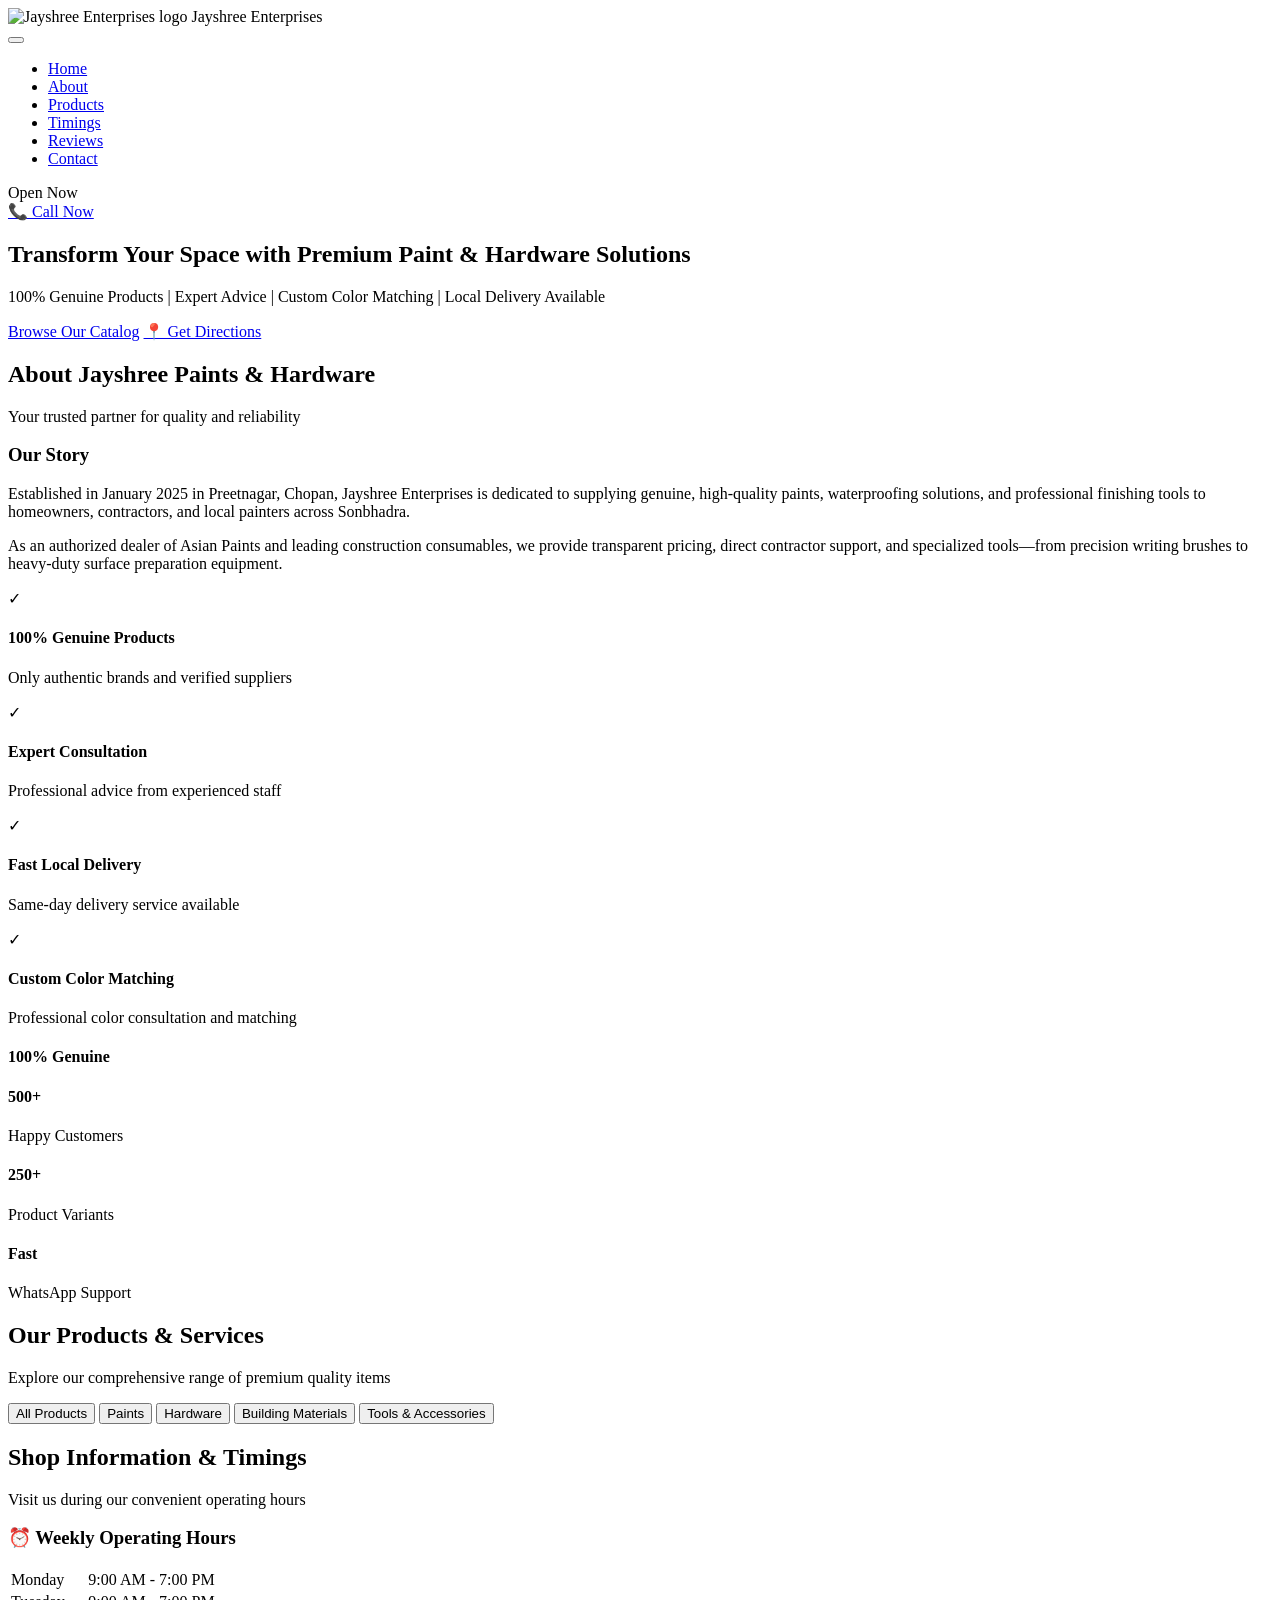
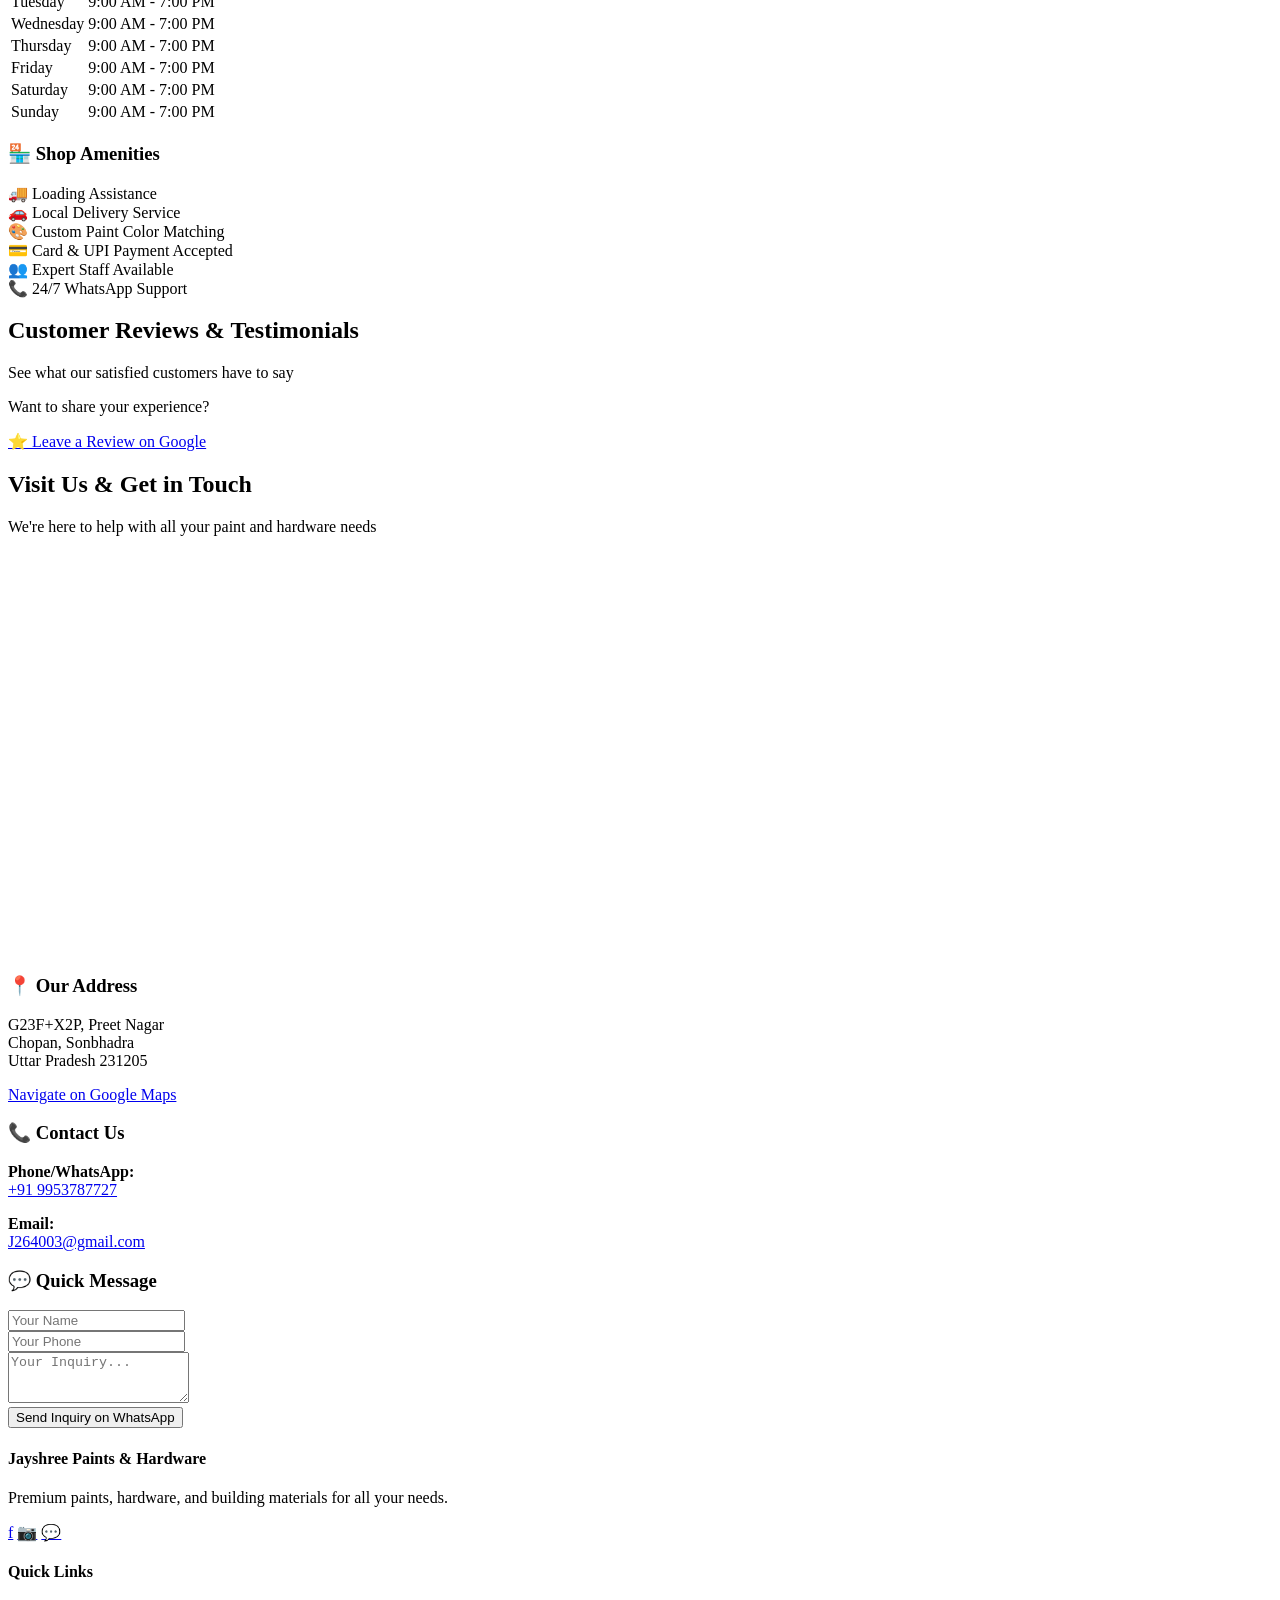
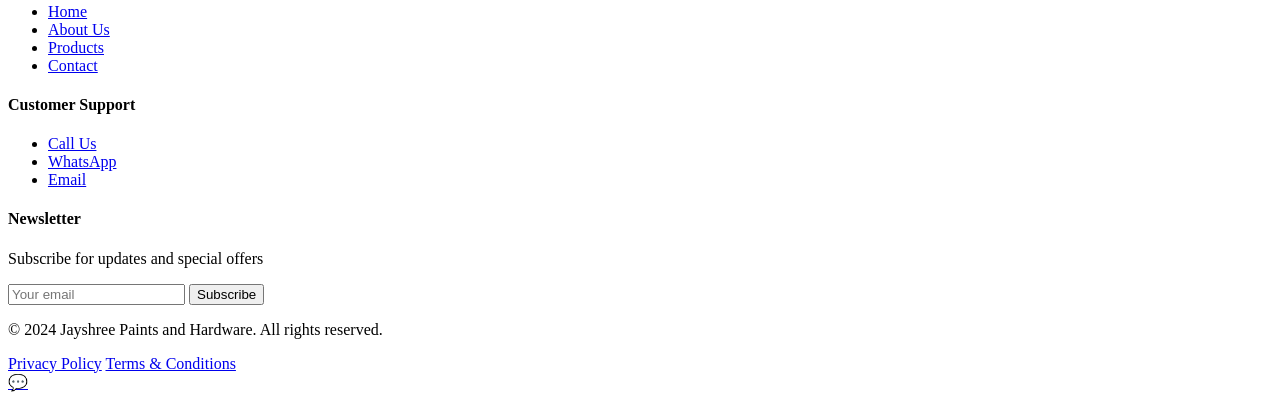
==== index.html @ 202969c7 "Add files via upload" ====
<!DOCTYPE html>
<html lang="en">
<head>
    <meta charset="UTF-8">
    <meta name="viewport" content="width=device-width, initial-scale=1.0">
    <meta name="description" content="Jayshree Paints and Hardware - Your trusted source for premium paints, hardware, and building materials in Sonbhadra, Uttarpradesh.">
    <meta name="keywords" content="paints, hardware, building materials, Sonbhadra, Chopan">
    <meta name="author" content="Jayshree Paints and Hardware">
    <meta property="og:title" content="Jayshree Paints and Hardware | Premium Quality Products">
    <meta property="og:description" content="Discover a wide range of paints, hardware, and building materials. Visit our shop for expert advice and custom color matching.">
    <meta property="og:type" content="business.business">
    
    <title>Jayshree Paints and Hardware | Paints, Hardware & Building Materials in Sonbhadra</title>
    <link rel="icon" type="image/svg+xml" href="assets/images/jayshree-enterprises-logo.svg">
    <link rel="stylesheet" href="assets/styles/style.css">
</head>
<body>
    <!-- ============== NAVIGATION BAR ============== -->
    <nav class="navbar" id="navbar">
        <div class="navbar-container">
            <div class="navbar-logo">
                <img src="assets/images/jayshree-enterprises-logo.svg" alt="Jayshree Enterprises logo">
                <span class="logo-text">Jayshree Enterprises</span>
            </div>

            <button class="mobile-menu-btn" id="mobileMenuBtn">
                <span></span>
                <span></span>
                <span></span>
            </button>

            <ul class="nav-menu" id="navMenu">
                <li><a href="#home" class="nav-link">Home</a></li>
                <li><a href="#about" class="nav-link">About</a></li>
                <li><a href="#products" class="nav-link">Products</a></li>
                <li><a href="#timings" class="nav-link">Timings</a></li>
                <li><a href="#reviews" class="nav-link">Reviews</a></li>
                <li><a href="#contact" class="nav-link">Contact</a></li>
            </ul>

            <div class="navbar-cta">
                <div class="shop-status" id="shopStatus">
                    <span class="status-dot"></span>
                    <span class="status-text">Open Now</span>
                </div>
                <a href="tel:+919953787727" class="btn-call">📞 Call Now</a>
            </div>
        </div>
    </nav>

    <!-- ============== HERO SECTION ============== -->
    <section id="home" class="hero">
        <div class="hero-overlay"></div>
        <div class="hero-content">
            <h1 class="hero-title">Transform Your Space with Premium Paint & Hardware Solutions</h1>
            <p class="hero-subtitle">100% Genuine Products | Expert Advice | Custom Color Matching | Local Delivery Available</p>
            <div class="hero-cta">
                <a href="#products" class="btn btn-primary">Browse Our Catalog</a>
                <a href="https://www.google.com/maps/dir/?api=1&amp;destination=24.5048918%2C83.0225883" target="_blank" class="btn btn-secondary">📍 Get Directions</a>
            </div>
        </div>
        <div class="hero-image-placeholder">
            <div class="image-stack">
                <div class="image-item" style="background: linear-gradient(135deg, #FF6B6B, #FFA500);"></div>
                <div class="image-item" style="background: linear-gradient(135deg, #4ECDC4, #44A3C2);"></div>
                <div class="image-item" style="background: linear-gradient(135deg, #FFD93D, #6BCB77);"></div>
            </div>
        </div>
    </section>

    <!-- ============== ABOUT US SECTION ============== -->
    <section id="about" class="about">
        <div class="container">
            <div class="section-header">
                <h2>About Jayshree Paints & Hardware</h2>
                <p>Your trusted partner for quality and reliability</p>
            </div>

            <div class="about-grid">
                <div class="about-content">
                    <h3>Our Story</h3>
                    <p>Established in January 2025 in Preetnagar, Chopan, Jayshree Enterprises is dedicated to supplying genuine, high-quality paints, waterproofing solutions, and professional finishing tools to homeowners, contractors, and local painters across Sonbhadra.</p>
                    <p>As an authorized dealer of Asian Paints and leading construction consumables, we provide transparent pricing, direct contractor support, and specialized tools—from precision writing brushes to heavy-duty surface preparation equipment.</p>
                    
                    <div class="trust-markers">
                        <div class="trust-item">
                            <span class="icon">✓</span>
                            <h4>100% Genuine Products</h4>
                            <p>Only authentic brands and verified suppliers</p>
                        </div>
                        <div class="trust-item">
                            <span class="icon">✓</span>
                            <h4>Expert Consultation</h4>
                            <p>Professional advice from experienced staff</p>
                        </div>
                        <div class="trust-item">
                            <span class="icon">✓</span>
                            <h4>Fast Local Delivery</h4>
                            <p>Same-day delivery service available</p>
                        </div>
                        <div class="trust-item">
                            <span class="icon">✓</span>
                            <h4>Custom Color Matching</h4>
                            <p>Professional color consultation and matching</p>
                        </div>
                    </div>
                </div>

                <div class="about-stats">
                    <div class="stat-card">
                        <h4>100% Genuine</h4>
                    </div>
                    <div class="stat-card">
                        <h4>500+</h4>
                        <p>Happy Customers</p>
                    </div>
                    <div class="stat-card">
                        <h4>250+</h4>
                        <p>Product Variants</p>
                    </div>
                    <div class="stat-card">
                        <h4>Fast</h4>
                        <p>WhatsApp Support</p>
                    </div>
                </div>
            </div>
        </div>
    </section>

    <!-- ============== PRODUCTS & SERVICES SECTION ============== -->
    <section id="products" class="products">
        <div class="container">
            <div class="section-header">
                <h2>Our Products & Services</h2>
                <p>Explore our comprehensive range of premium quality items</p>
            </div>

            <div class="filter-buttons">
                <button class="filter-btn active" data-filter="all">All Products</button>
                <button class="filter-btn" data-filter="paints">Paints</button>
                <button class="filter-btn" data-filter="hardware">Hardware</button>
                <button class="filter-btn" data-filter="materials">Building Materials</button>
                <button class="filter-btn" data-filter="tools">Tools & Accessories</button>
            </div>

            <div class="products-grid" id="productsGrid">
                <!-- Products will be rendered by JavaScript -->
            </div>
        </div>
    </section>

    <!-- ============== SHOP HOURS & AMENITIES SECTION ============== -->
    <section id="timings" class="timings-section">
        <div class="container">
            <div class="section-header">
                <h2>Shop Information & Timings</h2>
                <p>Visit us during our convenient operating hours</p>
            </div>

            <div class="timings-grid">
                <div class="timings-card">
                    <h3>⏰ Weekly Operating Hours</h3>
                    <table class="hours-table">
                        <tbody>
                            <tr>
                                <td>Monday</td>
                                <td>9:00 AM - 7:00 PM</td>
                            </tr>
                            <tr>
                                <td>Tuesday</td>
                                <td>9:00 AM - 7:00 PM</td>
                            </tr>
                            <tr>
                                <td>Wednesday</td>
                                <td>9:00 AM - 7:00 PM</td>
                            </tr>
                            <tr>
                                <td>Thursday</td>
                                <td>9:00 AM - 7:00 PM</td>
                            </tr>
                            <tr>
                                <td>Friday</td>
                                <td>9:00 AM - 7:00 PM</td>
                            </tr>
                            <tr>
                                <td>Saturday</td>
                                <td>9:00 AM - 7:00 PM</td>
                            </tr>
                            <tr>
                                <td>Sunday</td>
                                <td>9:00 AM - 7:00 PM</td>
                            </tr>
                        </tbody>
                    </table>
                </div>

                <div class="amenities-card">
                    <h3>🏪 Shop Amenities</h3>
                    <div class="amenities-list">
                        <div class="amenity">
                            <span class="amenity-icon">🚚</span>
                            <span>Loading Assistance</span>
                        </div>
                        <div class="amenity">
                            <span class="amenity-icon">🚗</span>
                            <span>Local Delivery Service</span>
                        </div>
                        <div class="amenity">
                            <span class="amenity-icon">🎨</span>
                            <span>Custom Paint Color Matching</span>
                        </div>
                        <div class="amenity">
                            <span class="amenity-icon">💳</span>
                            <span>Card & UPI Payment Accepted</span>
                        </div>
                        <div class="amenity">
                            <span class="amenity-icon">👥</span>
                            <span>Expert Staff Available</span>
                        </div>
                        <div class="amenity">
                            <span class="amenity-icon">📞</span>
                            <span>24/7 WhatsApp Support</span>
                        </div>
                    </div>
                </div>
            </div>
        </div>
    </section>

    <!-- ============== CUSTOMER REVIEWS SECTION ============== -->
    <section id="reviews" class="reviews">
        <div class="container">
            <div class="section-header">
                <h2>Customer Reviews & Testimonials</h2>
                <p>See what our satisfied customers have to say</p>
            </div>

            <div class="reviews-grid" id="reviewsGrid">
                <!-- Reviews will be rendered by JavaScript -->
            </div>

            <div class="reviews-cta">
                <p>Want to share your experience?</p>
                <a href="https://maps.app.goo.gl/wTSkJHezJk5Y5LXv6" target="_blank" class="btn btn-primary">
                    ⭐ Leave a Review on Google
                </a>
            </div>
        </div>
    </section>

    <!-- ============== LOCATION & CONTACT SECTION ============== -->
    <section id="contact" class="contact">
        <div class="container">
            <div class="section-header">
                <h2>Visit Us & Get in Touch</h2>
                <p>We're here to help with all your paint and hardware needs</p>
            </div>

            <div class="contact-grid">
                <div class="map-placeholder">
                    <div class="map-container">
                        <!-- Google Maps Embed -->
                        <iframe src="https://www.google.com/maps?q=24.5048918%2C83.0225883&amp;z=17&amp;output=embed" title="Jayshree Enterprises location on Google Maps" width="100%" height="400" style="border:0;" allowfullscreen="" loading="lazy" referrerpolicy="no-referrer-when-downgrade"></iframe>
                    </div>
                </div>

                <div class="contact-info">
                    <div class="info-card">
                        <h3>📍 Our Address</h3>
                        <p>G23F+X2P, Preet Nagar<br>Chopan, Sonbhadra<br>Uttar Pradesh 231205</p>
                        <a href="https://www.google.com/maps/dir/?api=1&amp;destination=24.5048918%2C83.0225883" target="_blank" class="btn btn-small">Navigate on Google Maps</a>
                    </div>

                    <div class="info-card">
                        <h3>📞 Contact Us</h3>
                        <p><strong>Phone/WhatsApp:</strong><br>
                        <a href="tel:+919953787727">+91 9953787727</a></p>
                        <p><strong>Email:</strong><br>
                        <a href="mailto:J264003@gmail.com">J264003@gmail.com</a></p>
                    </div>

                    <div class="info-card">
                        <h3>💬 Quick Message</h3>
                        <form class="contact-form" id="contactForm">
                            <div class="form-group">
                                <input type="text" id="userName" placeholder="Your Name" required>
                                <span class="error-message" id="nameError"></span>
                            </div>
                            <div class="form-group">
                                <input type="tel" id="userPhone" placeholder="Your Phone" required>
                                <span class="error-message" id="phoneError"></span>
                            </div>
                            <div class="form-group">
                                <textarea id="userMessage" placeholder="Your Inquiry..." rows="3" required></textarea>
                                <span class="error-message" id="messageError"></span>
                            </div>
                            <button type="submit" class="btn btn-primary btn-full">Send Inquiry on WhatsApp</button>
                        </form>
                    </div>
                </div>
            </div>
        </div>
    </section>

    <!-- ============== FOOTER ============== -->
    <footer class="footer">
        <div class="container">
            <div class="footer-content">
                <div class="footer-section">
                    <h4>Jayshree Paints & Hardware</h4>
                    <p>Premium paints, hardware, and building materials for all your needs.</p>
                    <div class="social-links">
                        <a href="https://www.facebook.com/jayshreepaints" target="_blank" title="Facebook">f</a>
                        <a href="https://www.instagram.com/jayshreepaints" target="_blank" title="Instagram">📷</a>
                        <a href="https://api.whatsapp.com/send?phone=919953787727" target="_blank" title="WhatsApp">💬</a>
                    </div>
                </div>

                <div class="footer-section">
                    <h4>Quick Links</h4>
                    <ul>
                        <li><a href="#home">Home</a></li>
                        <li><a href="#about">About Us</a></li>
                        <li><a href="#products">Products</a></li>
                        <li><a href="#contact">Contact</a></li>
                    </ul>
                </div>

                <div class="footer-section">
                    <h4>Customer Support</h4>
                    <ul>
                        <li><a href="tel:+919953787727">Call Us</a></li>
                        <li><a href="https://api.whatsapp.com/send?phone=919953787727" target="_blank">WhatsApp</a></li>
                        <li><a href="mailto:J264003@gmail.com">Email</a></li>
                    </ul>
                </div>

                <div class="footer-section">
                    <h4>Newsletter</h4>
                    <p>Subscribe for updates and special offers</p>
                    <form class="newsletter-form">
                        <input type="email" placeholder="Your email" required>
                        <button type="submit">Subscribe</button>
                    </form>
                </div>
            </div>

            <div class="footer-bottom">
                <p>&copy; 2024 Jayshree Paints and Hardware. All rights reserved.</p>
                <div class="legal-links">
                    <a href="#privacy">Privacy Policy</a>
                    <a href="#terms">Terms & Conditions</a>
                </div>
            </div>
        </div>
    </footer>

    <!-- ============== FLOATING WHATSAPP BUTTON ============== -->
    <a href="https://api.whatsapp.com/send?phone=919953787727&text=Hi%20Jayshree%20Paints!%20I%20have%20an%20inquiry." target="_blank" class="whatsapp-floating">
        💬
    </a>

    <!-- ============== SCRIPTS ============== -->
    <script src="assets/js/script.js"></script>
</body>
</html>
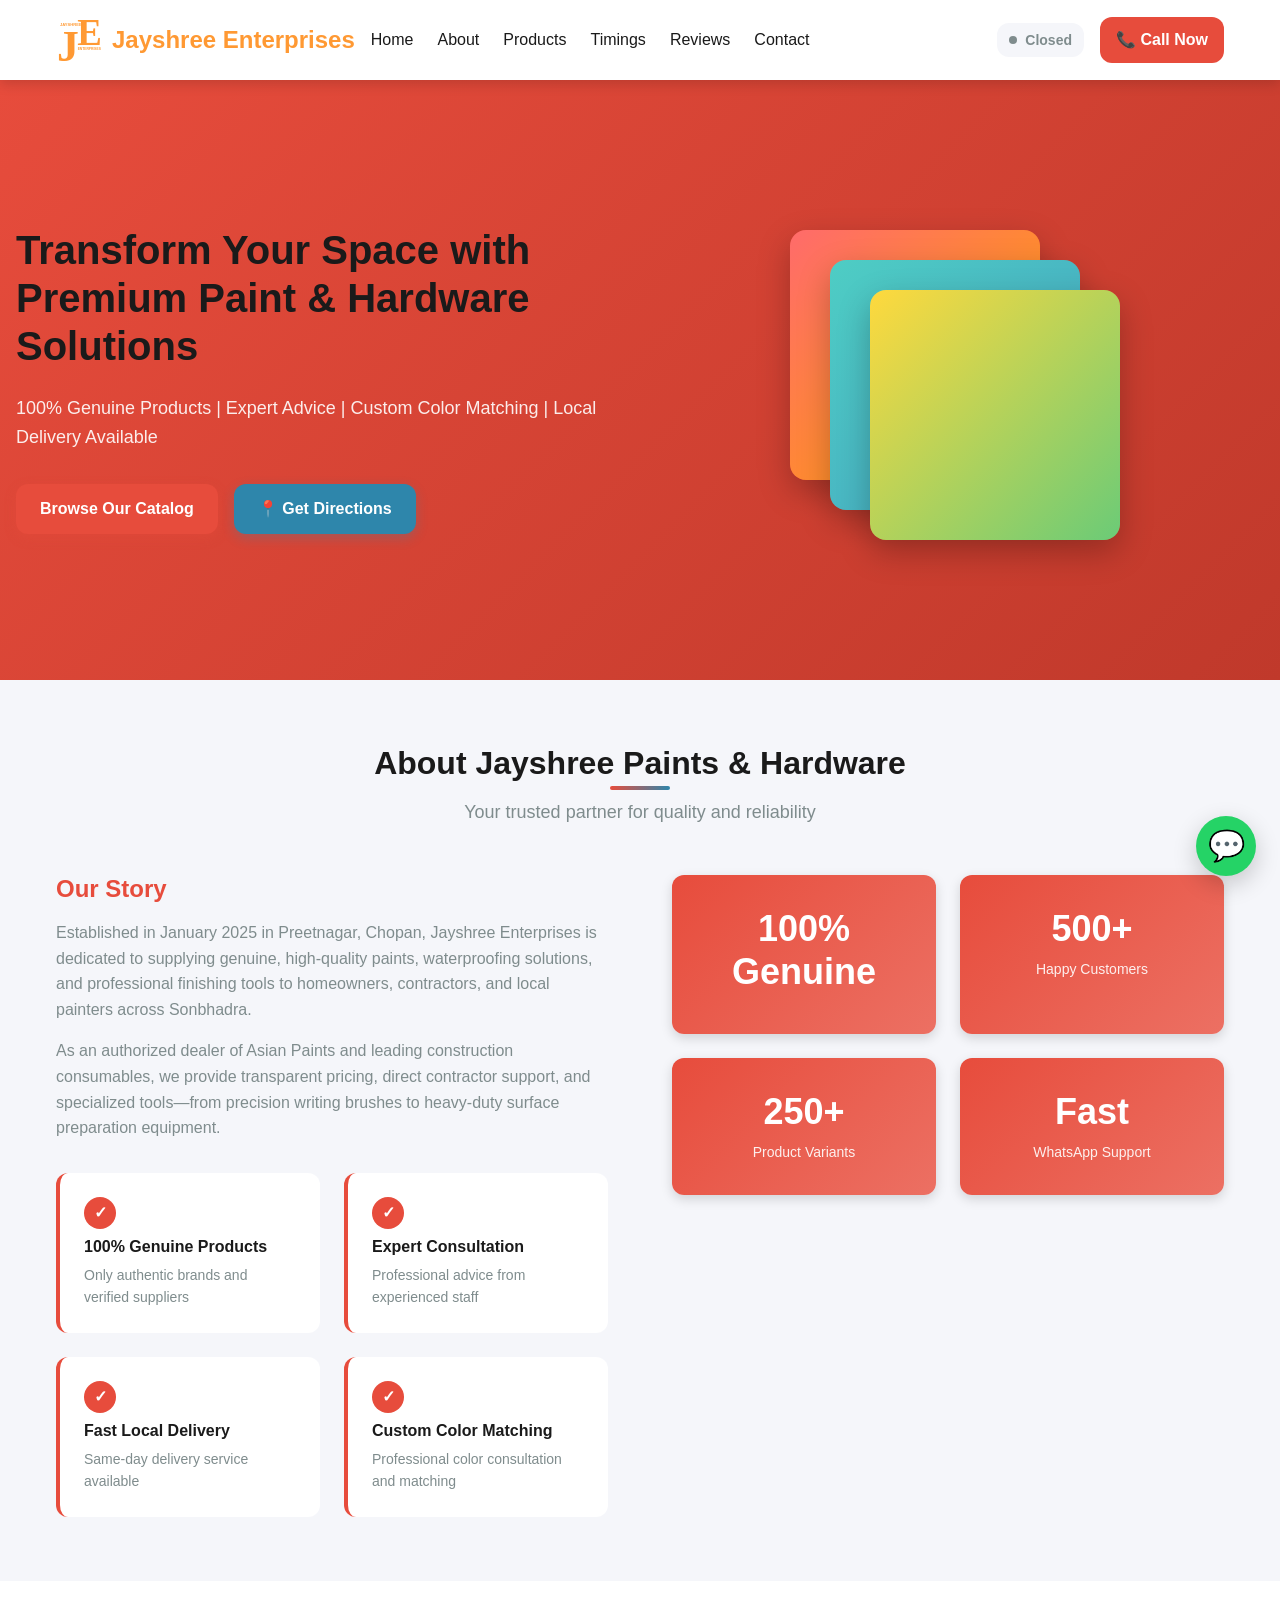
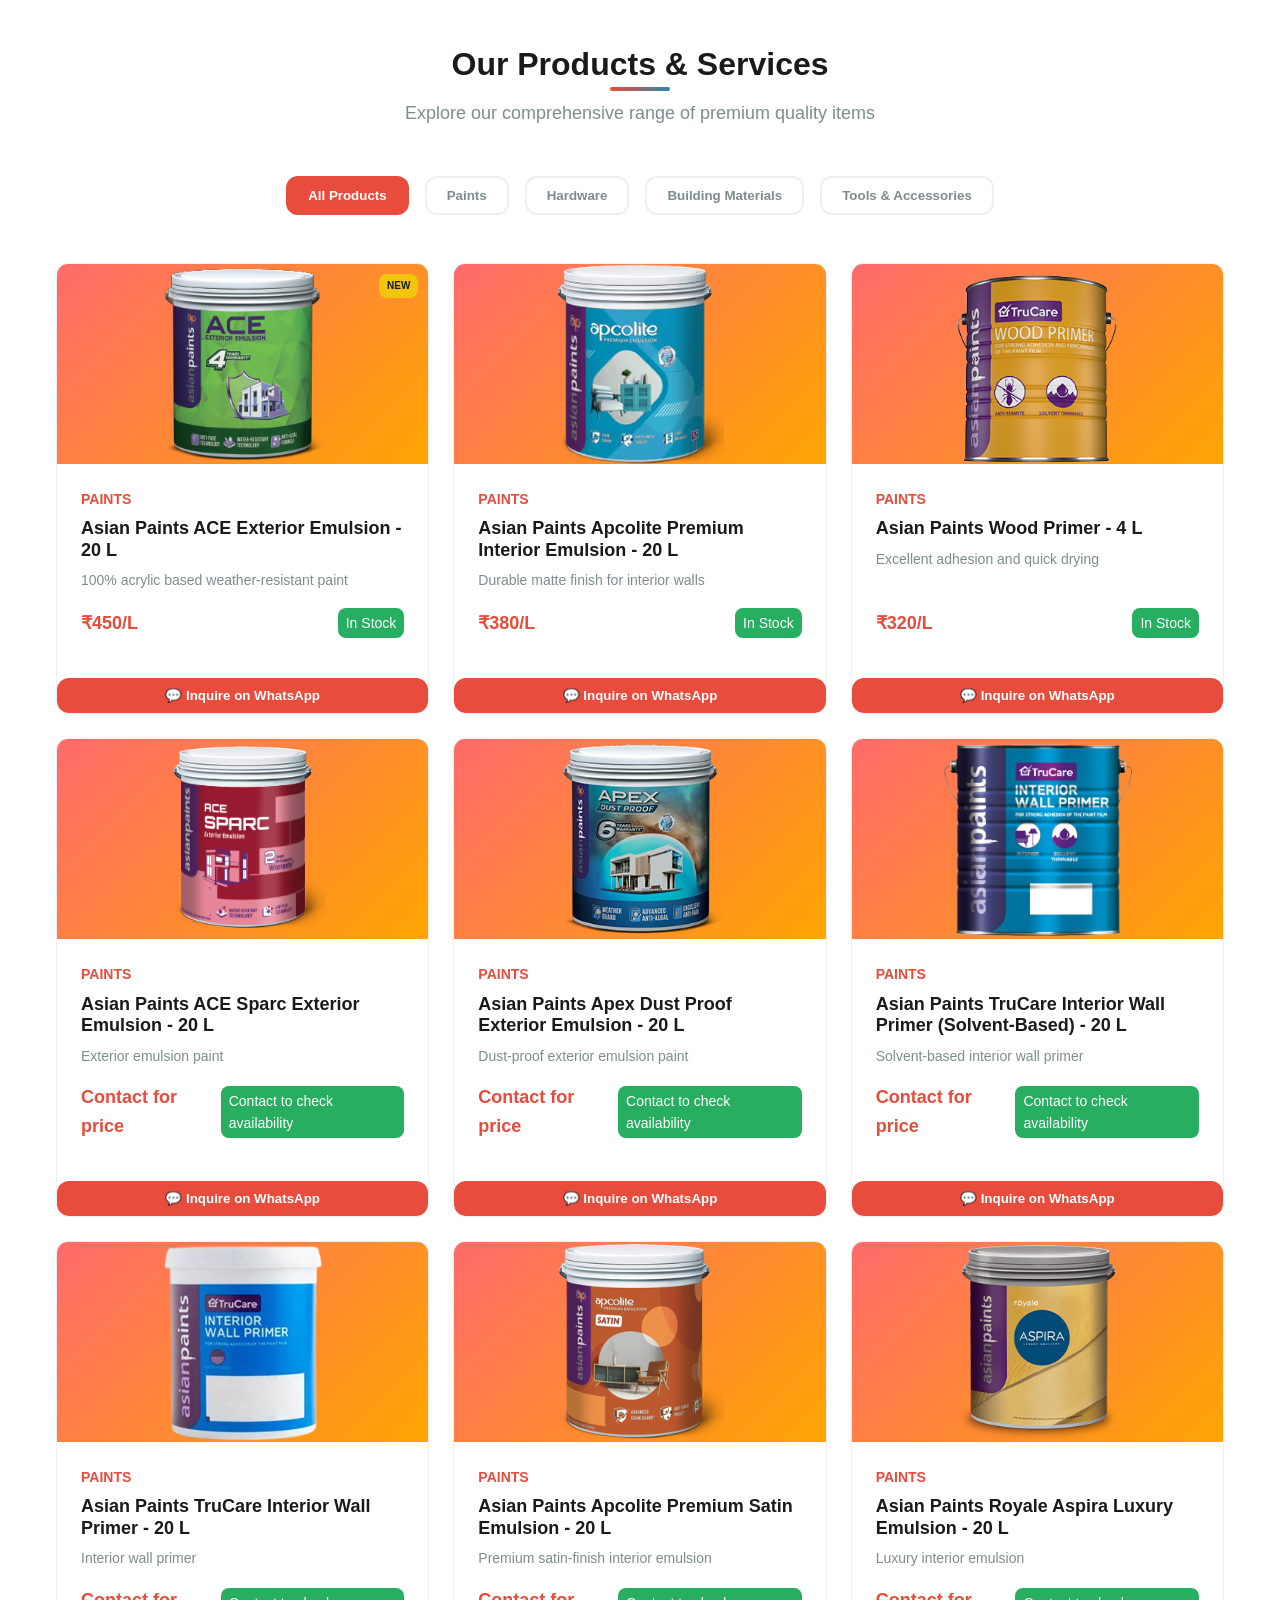
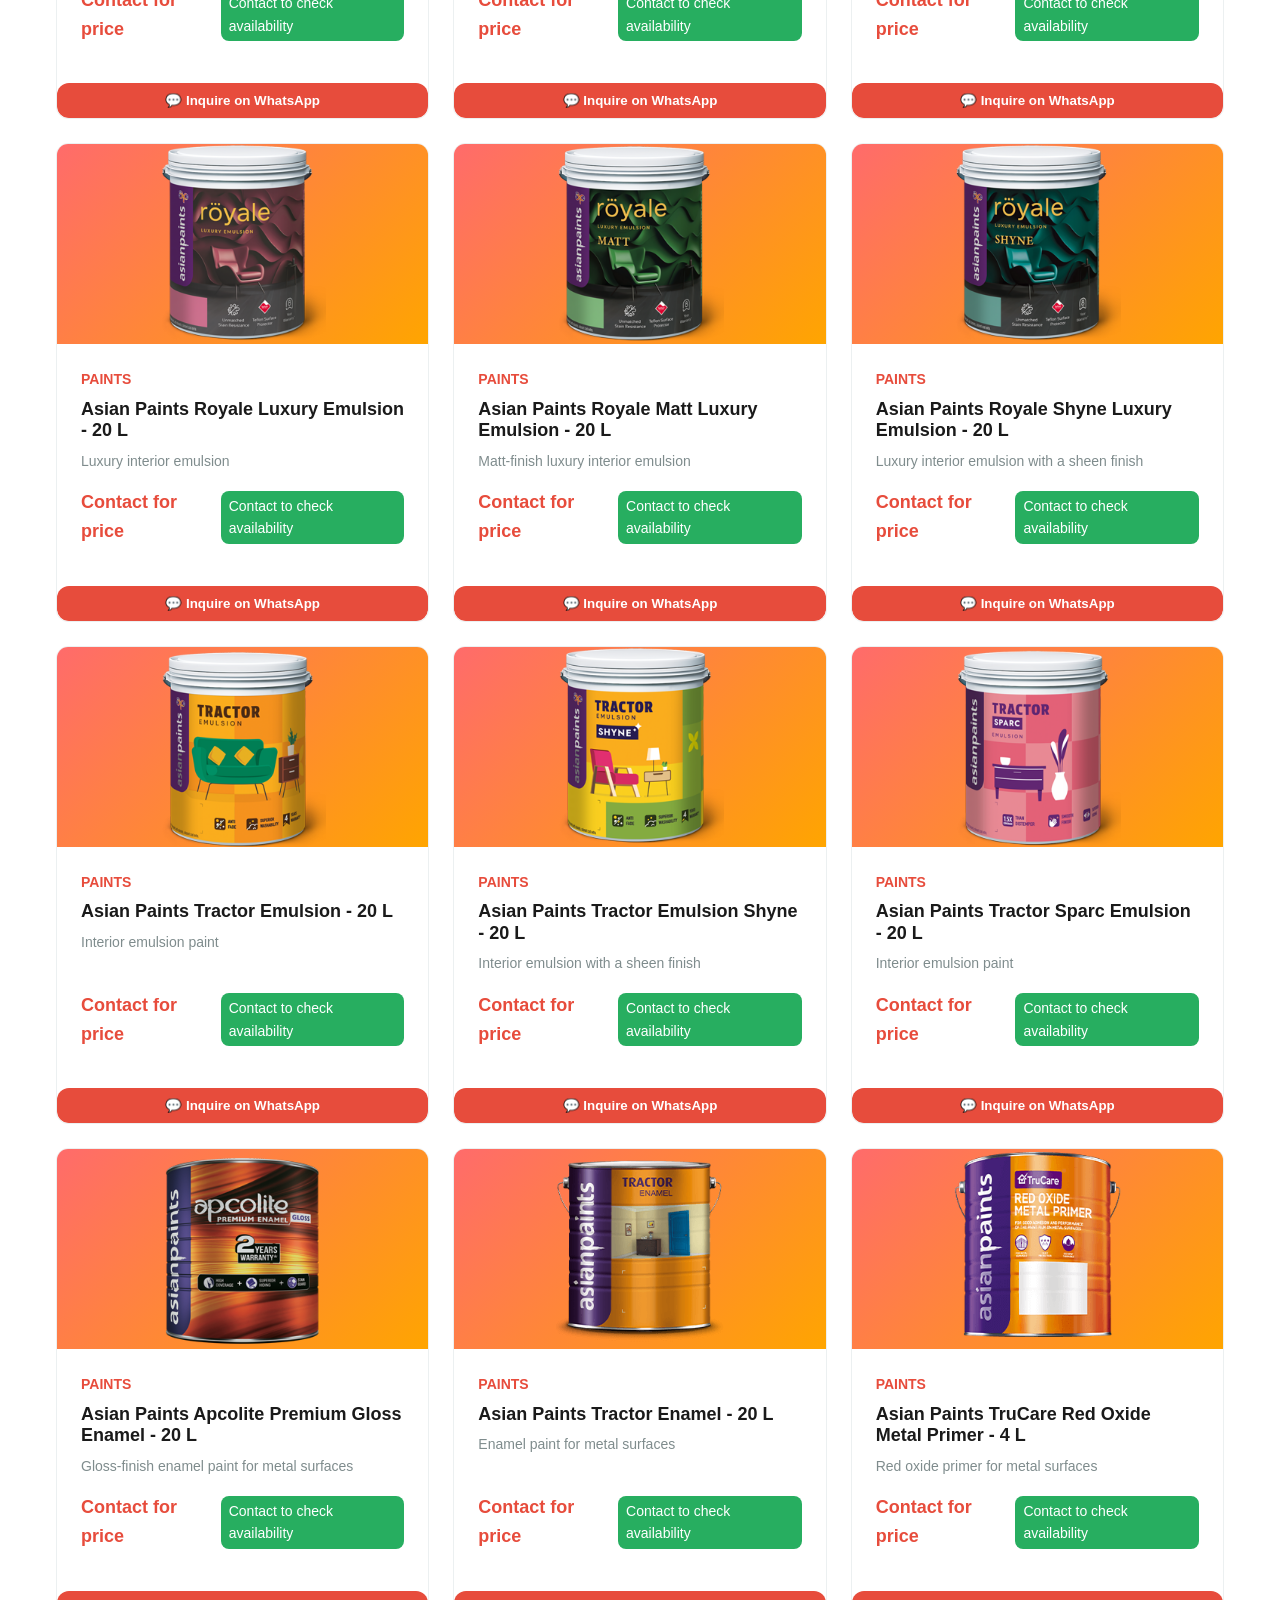
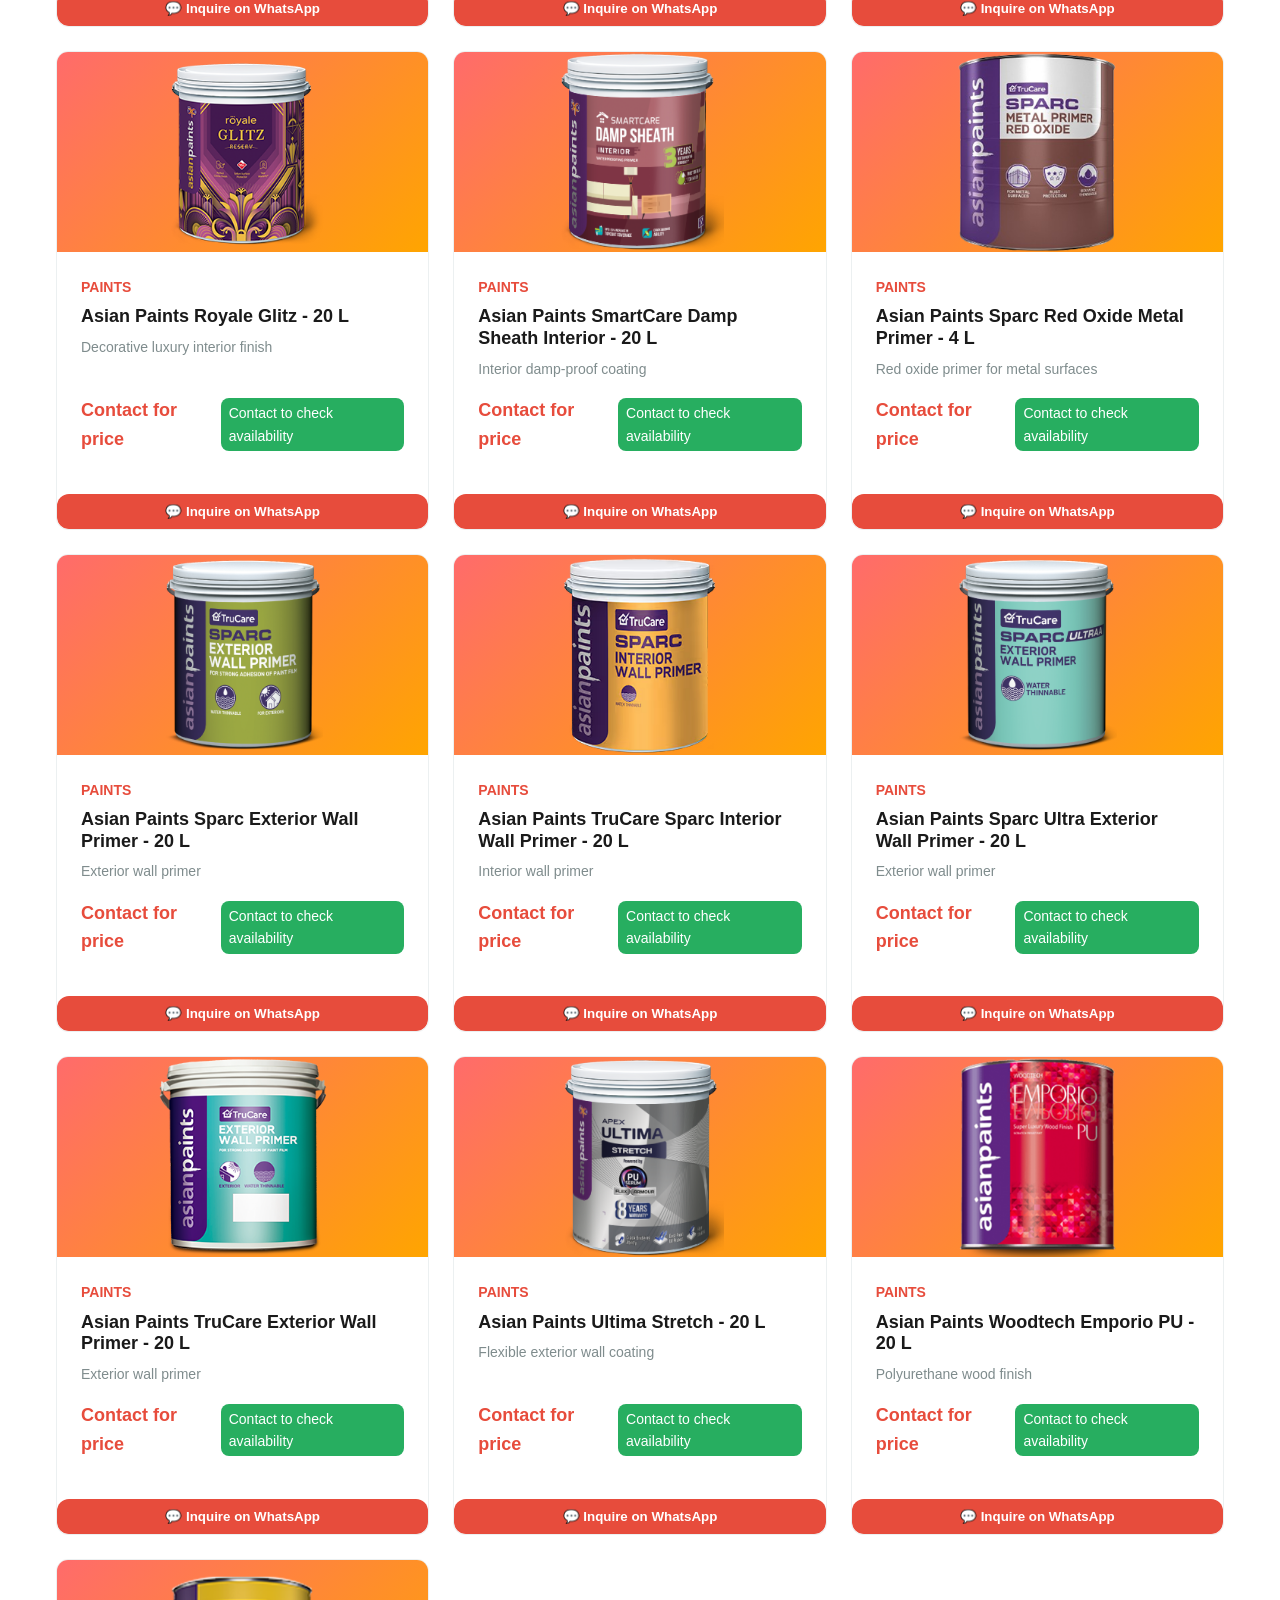
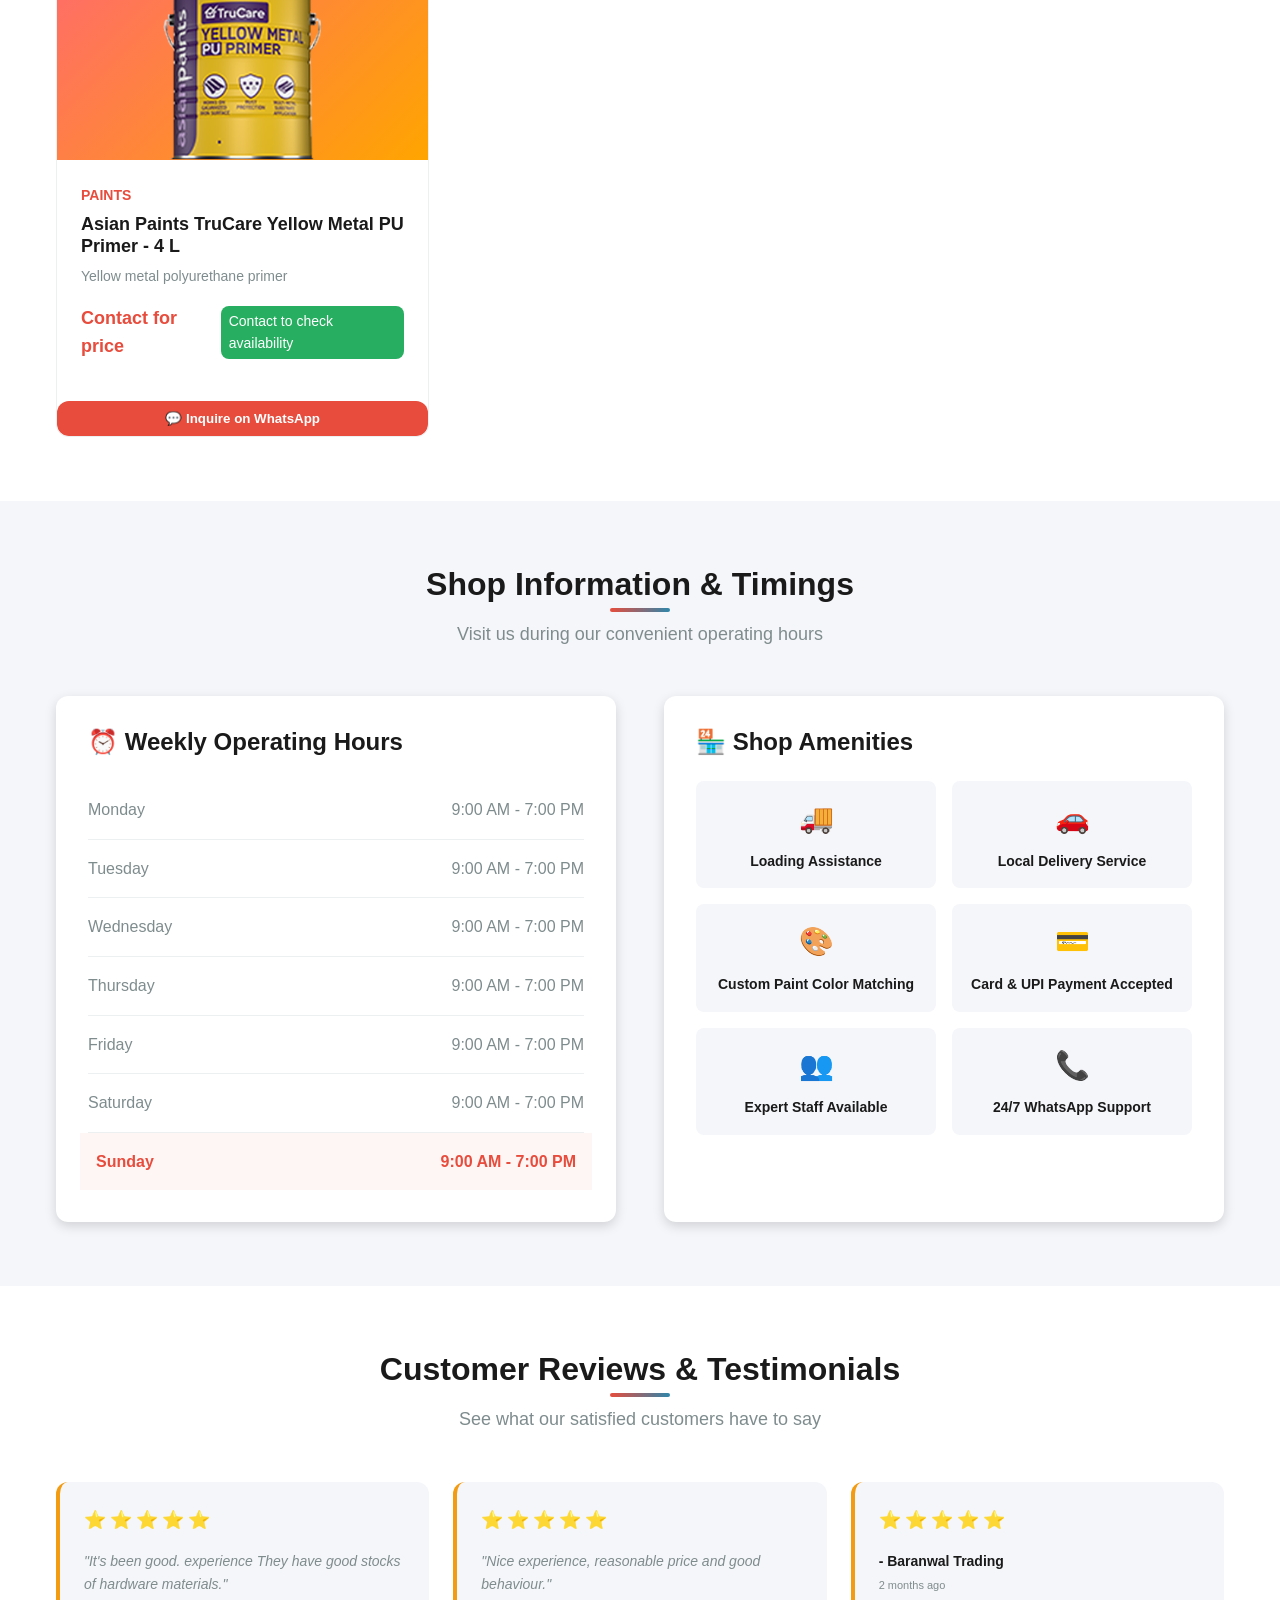
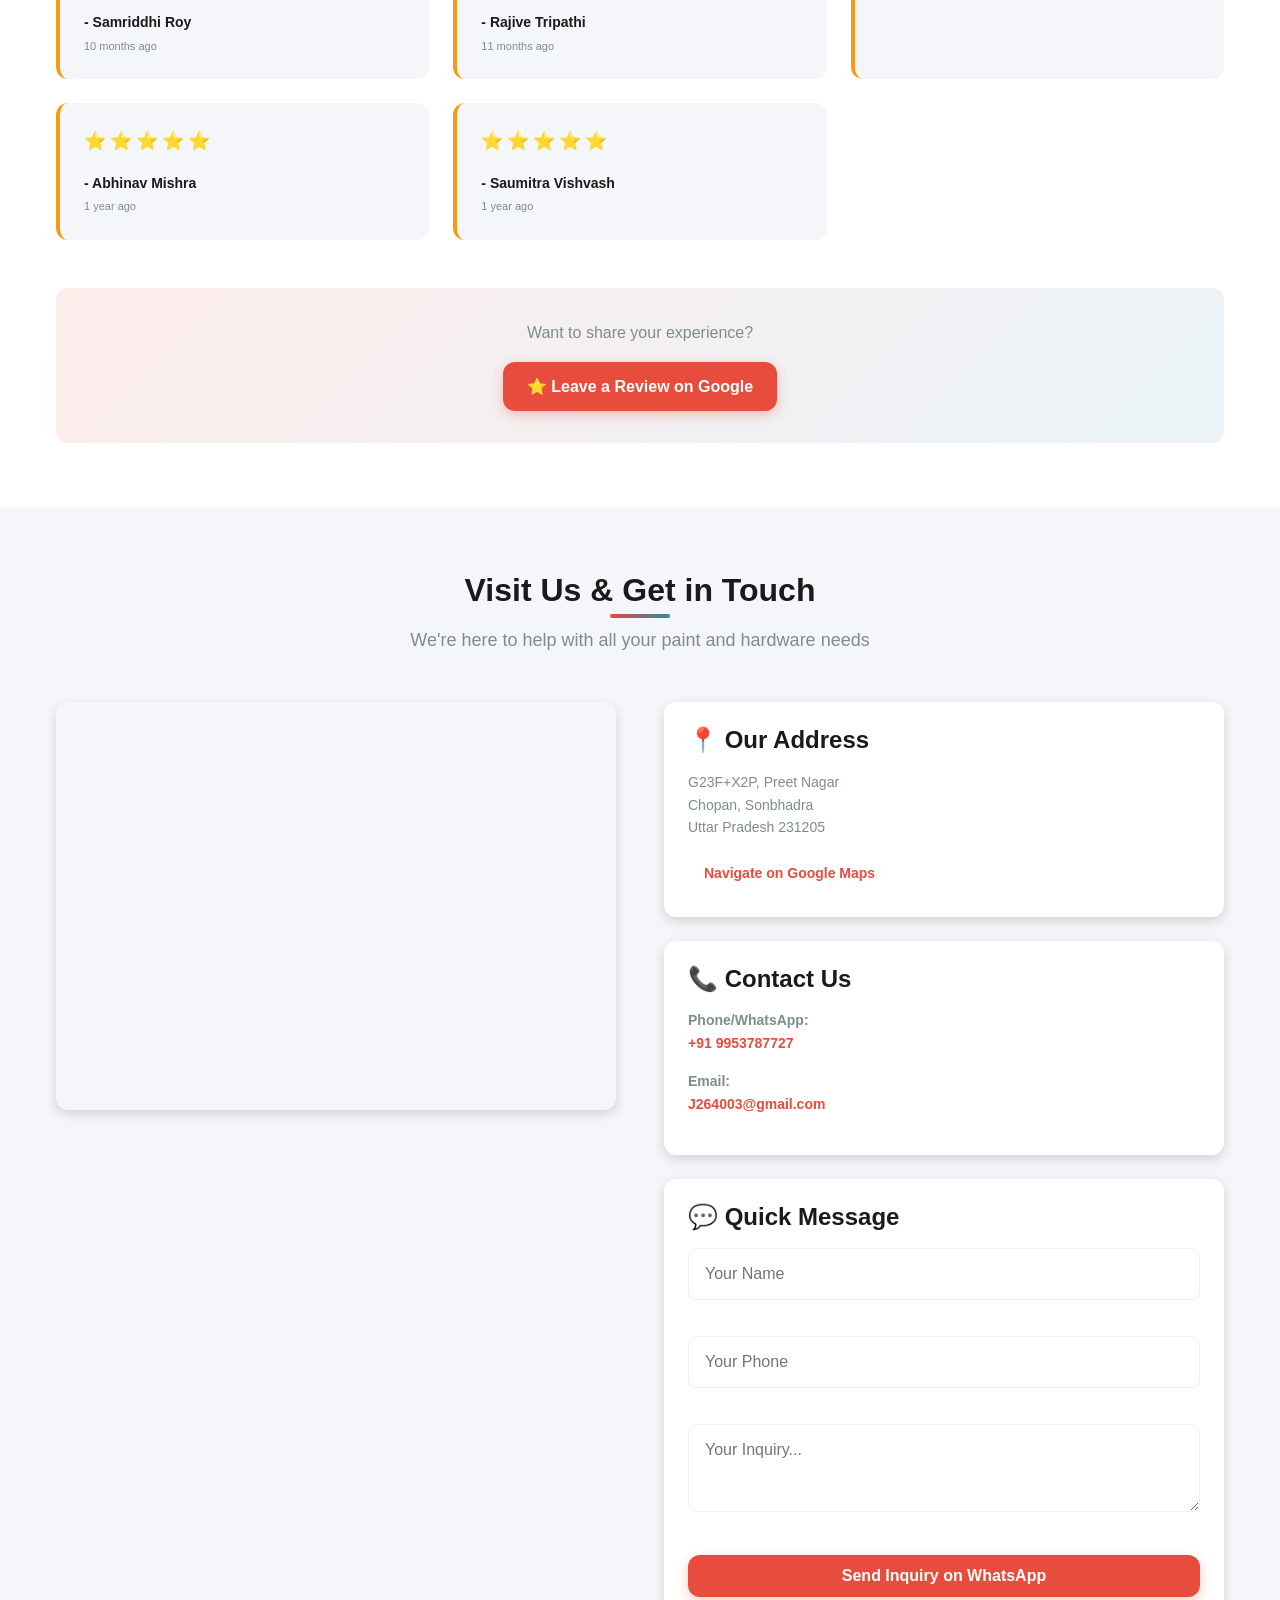
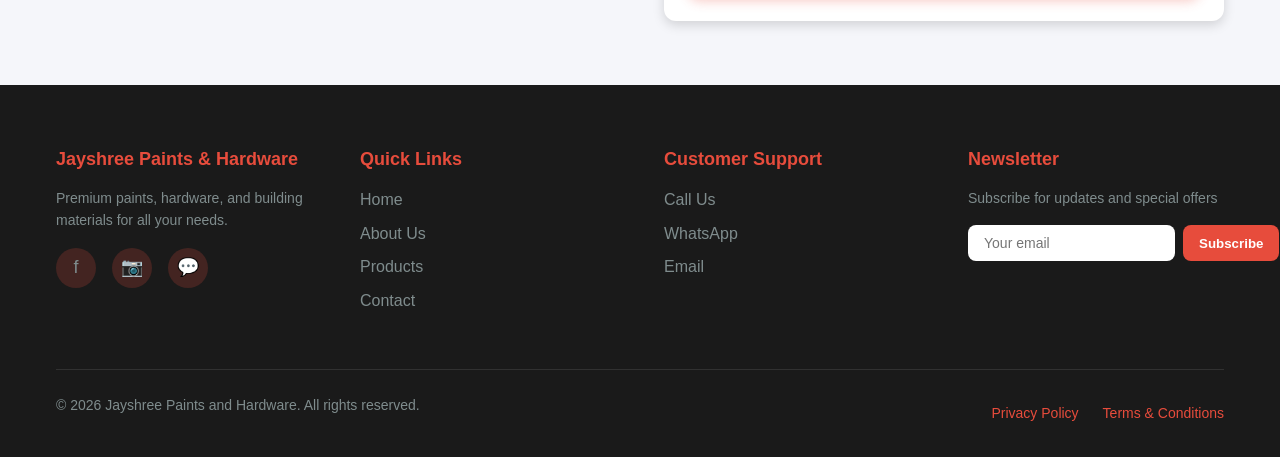
==== commit 7ff4c36e: "Update index.html updated mail ID and whole html copied from vs code" ====
--- a/index.html
+++ b/index.html
@@ -310,7 +310,7 @@
                     <h4>Jayshree Paints & Hardware</h4>
                     <p>Premium paints, hardware, and building materials for all your needs.</p>
                     <div class="social-links">
-                        <a href="https://www.facebook.com/jayshreepaints" target="_blank" title="Facebook">f</a>
+                        <a href="https://www.facebook.com/profile.php?id=61594986606120" target="_blank" title="Facebook">f</a>
                         <a href="https://www.instagram.com/jayshreepaints" target="_blank" title="Instagram">📷</a>
                         <a href="https://api.whatsapp.com/send?phone=919953787727" target="_blank" title="WhatsApp">💬</a>
                     </div>
@@ -331,7 +331,7 @@
                     <ul>
                         <li><a href="tel:+919953787727">Call Us</a></li>
                         <li><a href="https://api.whatsapp.com/send?phone=919953787727" target="_blank">WhatsApp</a></li>
-                        <li><a href="mailto:J264003@gmail.com">Email</a></li>
+                        <li><a href="mailto:je264003@gmail.com">Email</a></li>
                     </ul>
                 </div>
 
--- a/assets/styles/style.css
+++ b/assets/styles/style.css
@@ -0,0 +1,1358 @@
+/* ========================================
+   JAYSHREE PAINTS & HARDWARE - STYLESHEET
+   Mobile-First | Responsive | Accessible
+   ======================================== */
+
+:root {
+    /* Color Palette */
+    --primary: #E74C3C;           /* Vibrant Red */
+    --primary-dark: #C0392B;      /* Darker Red */
+    --primary-light: #EC7063;     /* Light Red */
+    --secondary: #2E86AB;         /* Professional Blue */
+    --secondary-dark: #1B4965;    /* Darker Blue */
+    --accent: #F39C12;            /* Gold/Orange */
+    --success: #27AE60;           /* Green */
+    --warning: #F1C40F;           /* Yellow */
+    --danger: #E74C3C;            /* Red */
+    
+    /* Neutral Colors */
+    --dark: #1A1A1A;
+    --dark-gray: #2C3E50;
+    --gray: #7F8C8D;
+    --light-gray: #ECF0F1;
+    --lighter-gray: #F5F6FA;
+    --white: #FFFFFF;
+    
+    /* Typography */
+    --font-primary: 'Segoe UI', Tahoma, Geneva, Verdana, sans-serif;
+    --font-size-base: 16px;
+    --font-size-sm: 14px;
+    --font-size-lg: 18px;
+    --font-size-xl: 24px;
+    --font-size-2xl: 32px;
+    --font-size-3xl: 40px;
+    
+    /* Spacing */
+    --spacing-xs: 4px;
+    --spacing-sm: 8px;
+    --spacing-md: 16px;
+    --spacing-lg: 24px;
+    --spacing-xl: 32px;
+    --spacing-2xl: 48px;
+    --spacing-3xl: 64px;
+    
+    /* Border Radius */
+    --radius-sm: 4px;
+    --radius-md: 8px;
+    --radius-lg: 12px;
+    --radius-xl: 16px;
+    --radius-2xl: 20px;
+    
+    /* Shadows */
+    --shadow-sm: 0 2px 4px rgba(0, 0, 0, 0.1);
+    --shadow-md: 0 4px 12px rgba(0, 0, 0, 0.15);
+    --shadow-lg: 0 8px 24px rgba(0, 0, 0, 0.2);
+    --shadow-xl: 0 12px 32px rgba(0, 0, 0, 0.25);
+    
+    /* Transitions */
+    --transition-fast: 150ms ease-in-out;
+    --transition-base: 250ms ease-in-out;
+    --transition-slow: 350ms ease-in-out;
+}
+
+/* ============ RESET & BASE ============ */
+* {
+    margin: 0;
+    padding: 0;
+    box-sizing: border-box;
+}
+
+html {
+    scroll-behavior: smooth;
+}
+
+body {
+    font-family: var(--font-primary);
+    font-size: var(--font-size-base);
+    line-height: 1.6;
+    color: var(--dark);
+    background-color: var(--white);
+    overflow-x: hidden;
+}
+
+/* ============ TYPOGRAPHY ============ */
+h1, h2, h3, h4, h5, h6 {
+    font-weight: 600;
+    margin-bottom: var(--spacing-md);
+    line-height: 1.2;
+    color: var(--dark);
+}
+
+h1 { font-size: var(--font-size-3xl); }
+h2 { font-size: var(--font-size-2xl); }
+h3 { font-size: var(--font-size-xl); }
+h4 { font-size: var(--font-size-lg); }
+
+p {
+    margin-bottom: var(--spacing-md);
+    color: var(--gray);
+}
+
+a {
+    color: var(--primary);
+    text-decoration: none;
+    transition: all var(--transition-fast);
+}
+
+a:hover {
+    color: var(--primary-dark);
+}
+
+/* ============ BUTTONS ============ */
+.btn {
+    display: inline-block;
+    padding: 12px 24px;
+    border: none;
+    border-radius: var(--radius-lg);
+    font-size: var(--font-size-base);
+    font-weight: 600;
+    cursor: pointer;
+    transition: all var(--transition-base);
+    text-decoration: none;
+    text-align: center;
+}
+
+.btn:hover {
+    transform: translateY(-2px);
+}
+
+.btn-primary {
+    background-color: var(--primary);
+    color: var(--white);
+    box-shadow: 0 4px 12px rgba(231, 76, 60, 0.3);
+}
+
+.btn-primary:hover {
+    background-color: var(--primary-dark);
+    box-shadow: 0 6px 20px rgba(231, 76, 60, 0.4);
+}
+
+.btn-secondary {
+    background-color: var(--secondary);
+    color: var(--white);
+    box-shadow: 0 4px 12px rgba(46, 134, 171, 0.3);
+}
+
+.btn-secondary:hover {
+    background-color: var(--secondary-dark);
+    box-shadow: 0 6px 20px rgba(46, 134, 171, 0.4);
+}
+
+.btn-small {
+    padding: 8px 16px;
+    font-size: var(--font-size-sm);
+}
+
+.btn-full {
+    width: 100%;
+}
+
+/* ============ CONTAINER ============ */
+.container {
+    width: 100%;
+    max-width: 1200px;
+    margin: 0 auto;
+    padding: 0 var(--spacing-md);
+}
+
+/* ============ SECTIONS ============ */
+section {
+    padding: var(--spacing-3xl) 0;
+}
+
+.section-header {
+    text-align: center;
+    margin-bottom: var(--spacing-2xl);
+}
+
+.section-header h2 {
+    margin-bottom: var(--spacing-md);
+    color: var(--dark);
+    position: relative;
+    display: inline-block;
+}
+
+.section-header h2::after {
+    content: '';
+    position: absolute;
+    bottom: -8px;
+    left: 50%;
+    transform: translateX(-50%);
+    width: 60px;
+    height: 4px;
+    background: linear-gradient(90deg, var(--primary), var(--secondary));
+    border-radius: 2px;
+}
+
+.section-header p {
+    font-size: var(--font-size-lg);
+    color: var(--gray);
+}
+
+/* ============ NAVBAR ============ */
+.navbar {
+    position: sticky;
+    top: 0;
+    z-index: 1000;
+    background-color: var(--white);
+    box-shadow: var(--shadow-md);
+    transition: all var(--transition-base);
+}
+
+.navbar.scrolled {
+    background-color: rgba(255, 255, 255, 0.98);
+    backdrop-filter: blur(10px);
+}
+
+.navbar-container {
+    max-width: 1200px;
+    margin: 0 auto;
+    padding: var(--spacing-md);
+    display: flex;
+    justify-content: space-between;
+    align-items: center;
+    flex-wrap: wrap;
+    gap: var(--spacing-md);
+}
+
+.navbar-logo {
+    display: flex;
+    align-items: center;
+    gap: var(--spacing-sm);
+    font-size: var(--font-size-xl);
+    font-weight: 700;
+    color: #ff9933;
+}
+
+.navbar-logo img {
+    display: block;
+    width: 48px;
+    height: 48px;
+    object-fit: contain;
+}
+
+.nav-menu {
+    display: flex;
+    list-style: none;
+    gap: var(--spacing-lg);
+    flex: 1;
+}
+
+.nav-link {
+    color: var(--dark);
+    font-weight: 500;
+    padding: 8px 0;
+    border-bottom: 2px solid transparent;
+    transition: all var(--transition-fast);
+}
+
+.nav-link:hover {
+    color: var(--primary);
+    border-bottom-color: var(--primary);
+}
+
+.navbar-cta {
+    display: flex;
+    align-items: center;
+    gap: var(--spacing-md);
+}
+
+.shop-status {
+    display: flex;
+    align-items: center;
+    gap: var(--spacing-sm);
+    padding: 6px 12px;
+    background-color: var(--lighter-gray);
+    border-radius: var(--radius-lg);
+    font-size: var(--font-size-sm);
+    font-weight: 600;
+}
+
+.shop-status.closed {
+    color: var(--gray);
+}
+
+.shop-status.open {
+    color: var(--success);
+}
+
+.status-dot {
+    width: 8px;
+    height: 8px;
+    border-radius: 50%;
+    background-color: var(--success);
+    animation: pulse 2s infinite;
+}
+
+.shop-status.closed .status-dot {
+    background-color: var(--gray);
+    animation: none;
+}
+
+@keyframes pulse {
+    0%, 100% { opacity: 1; }
+    50% { opacity: 0.6; }
+}
+
+.btn-call {
+    padding: 10px 16px;
+    background-color: var(--primary);
+    color: var(--white);
+    border-radius: var(--radius-lg);
+    font-weight: 600;
+    transition: all var(--transition-fast);
+}
+
+.btn-call:hover {
+    background-color: var(--primary-dark);
+}
+
+.mobile-menu-btn {
+    display: none;
+    flex-direction: column;
+    background: none;
+    border: none;
+    cursor: pointer;
+    gap: 4px;
+}
+
+.mobile-menu-btn span {
+    width: 25px;
+    height: 3px;
+    background-color: var(--dark);
+    border-radius: 2px;
+    transition: all var(--transition-base);
+}
+
+.mobile-menu-btn.active span:nth-child(1) {
+    transform: rotate(45deg) translateY(10px);
+}
+
+.mobile-menu-btn.active span:nth-child(2) {
+    opacity: 0;
+}
+
+.mobile-menu-btn.active span:nth-child(3) {
+    transform: rotate(-45deg) translateY(-10px);
+}
+
+/* ============ HERO SECTION ============ */
+.hero {
+    position: relative;
+    display: flex;
+    align-items: center;
+    justify-content: space-between;
+    min-height: 600px;
+    padding: var(--spacing-3xl) var(--spacing-md);
+    background: linear-gradient(135deg, var(--primary) 0%, var(--primary-dark) 100%);
+    color: var(--white);
+    overflow: hidden;
+}
+
+.hero-overlay {
+    position: absolute;
+    top: 0;
+    left: 0;
+    right: 0;
+    bottom: 0;
+    background: url('data:image/svg+xml,<svg xmlns="http://www.w3.org/2000/svg" viewBox="0 0 1200 600"><defs><pattern id="pattern" x="0" y="0" width="100" height="100" patternUnits="userSpaceOnUse"><circle cx="50" cy="50" r="1" fill="rgba(255,255,255,0.1)"/></pattern></defs><rect width="1200" height="600" fill="url(%23pattern)"/></svg>');
+    opacity: 0.5;
+}
+
+.hero > * {
+    position: relative;
+    z-index: 1;
+}
+
+.hero-content {
+    flex: 1;
+    max-width: 600px;
+    animation: slideInLeft 0.8s ease-out;
+}
+
+@keyframes slideInLeft {
+    from {
+        opacity: 0;
+        transform: translateX(-30px);
+    }
+    to {
+        opacity: 1;
+        transform: translateX(0);
+    }
+}
+
+.hero-title {
+    font-size: var(--font-size-3xl);
+    margin-bottom: var(--spacing-lg);
+    line-height: 1.2;
+    animation: slideInUp 0.8s ease-out 0.1s both;
+}
+
+.hero-subtitle {
+    font-size: var(--font-size-lg);
+    margin-bottom: var(--spacing-xl);
+    color: rgba(255, 255, 255, 0.9);
+    animation: slideInUp 0.8s ease-out 0.2s both;
+}
+
+@keyframes slideInUp {
+    from {
+        opacity: 0;
+        transform: translateY(20px);
+    }
+    to {
+        opacity: 1;
+        transform: translateY(0);
+    }
+}
+
+.hero-cta {
+    display: flex;
+    gap: var(--spacing-md);
+    flex-wrap: wrap;
+    animation: slideInUp 0.8s ease-out 0.3s both;
+}
+
+.hero-image-placeholder {
+    flex: 1;
+    display: flex;
+    align-items: center;
+    justify-content: center;
+    min-height: 400px;
+}
+
+.image-stack {
+    position: relative;
+    width: 300px;
+    height: 300px;
+}
+
+.image-item {
+    position: absolute;
+    width: 250px;
+    height: 250px;
+    border-radius: var(--radius-xl);
+    box-shadow: var(--shadow-xl);
+    animation: float 3s ease-in-out infinite;
+}
+
+.image-item:nth-child(1) {
+    top: 0;
+    left: 0;
+    animation-delay: 0s;
+}
+
+.image-item:nth-child(2) {
+    top: 30px;
+    left: 40px;
+    animation-delay: 0.3s;
+}
+
+.image-item:nth-child(3) {
+    top: 60px;
+    left: 80px;
+    animation-delay: 0.6s;
+}
+
+@keyframes float {
+    0%, 100% { transform: translateY(0); }
+    50% { transform: translateY(-20px); }
+}
+
+/* ============ ABOUT SECTION ============ */
+.about {
+    background-color: var(--lighter-gray);
+}
+
+.about-grid {
+    display: grid;
+    grid-template-columns: 1fr 1fr;
+    gap: var(--spacing-3xl);
+    align-items: start;
+}
+
+.about-content h3 {
+    color: var(--primary);
+    margin-top: 0;
+}
+
+.about-content p {
+    margin-bottom: var(--spacing-md);
+}
+
+.trust-markers {
+    display: grid;
+    grid-template-columns: 1fr 1fr;
+    gap: var(--spacing-lg);
+    margin-top: var(--spacing-xl);
+}
+
+.trust-item {
+    background-color: var(--white);
+    padding: var(--spacing-lg);
+    border-radius: var(--radius-lg);
+    border-left: 4px solid var(--primary);
+    transition: all var(--transition-base);
+}
+
+.trust-item:hover {
+    box-shadow: var(--shadow-md);
+    transform: translateY(-4px);
+}
+
+.trust-item .icon {
+    display: inline-block;
+    width: 32px;
+    height: 32px;
+    background-color: var(--primary);
+    color: var(--white);
+    border-radius: 50%;
+    text-align: center;
+    line-height: 32px;
+    font-weight: bold;
+    margin-bottom: var(--spacing-sm);
+}
+
+.trust-item h4 {
+    font-size: var(--font-size-base);
+    margin-bottom: var(--spacing-sm);
+}
+
+.trust-item p {
+    font-size: var(--font-size-sm);
+    margin-bottom: 0;
+}
+
+.about-stats {
+    display: grid;
+    grid-template-columns: 1fr 1fr;
+    gap: var(--spacing-lg);
+}
+
+.stat-card {
+    background: linear-gradient(135deg, var(--primary) 0%, var(--primary-light) 100%);
+    color: var(--white);
+    padding: var(--spacing-xl);
+    border-radius: var(--radius-lg);
+    text-align: center;
+    box-shadow: var(--shadow-md);
+    transition: all var(--transition-base);
+}
+
+.stat-card:hover {
+    transform: translateY(-8px);
+    box-shadow: var(--shadow-lg);
+}
+
+.stat-card h4 {
+    font-size: 36px;
+    margin-bottom: var(--spacing-sm);
+    color: var(--white);
+}
+
+.stat-card p {
+    color: rgba(255, 255, 255, 0.9);
+    margin-bottom: 0;
+    font-size: var(--font-size-sm);
+}
+
+/* ============ PRODUCTS SECTION ============ */
+.products {
+    background-color: var(--white);
+}
+
+.filter-buttons {
+    display: flex;
+    justify-content: center;
+    gap: var(--spacing-md);
+    margin-bottom: var(--spacing-2xl);
+    flex-wrap: wrap;
+}
+
+.filter-btn {
+    padding: 10px 20px;
+    border: 2px solid var(--light-gray);
+    background-color: var(--white);
+    color: var(--gray);
+    border-radius: var(--radius-lg);
+    font-weight: 600;
+    cursor: pointer;
+    transition: all var(--transition-base);
+}
+
+.filter-btn:hover,
+.filter-btn.active {
+    border-color: var(--primary);
+    background-color: var(--primary);
+    color: var(--white);
+}
+
+.products-grid {
+    display: grid;
+    grid-template-columns: repeat(auto-fill, minmax(280px, 1fr));
+    gap: var(--spacing-lg);
+}
+
+.product-card {
+    background-color: var(--white);
+    border: 1px solid var(--light-gray);
+    border-radius: var(--radius-lg);
+    overflow: hidden;
+    transition: all var(--transition-base);
+    display: flex;
+    flex-direction: column;
+}
+
+.product-card:hover {
+    box-shadow: var(--shadow-lg);
+    transform: translateY(-8px);
+    border-color: var(--primary);
+}
+
+.product-image {
+    width: 100%;
+    height: 200px;
+    background: linear-gradient(135deg, #667eea 0%, #764ba2 100%);
+    display: flex;
+    align-items: center;
+    justify-content: center;
+    font-size: 60px;
+    overflow: hidden;
+    position: relative;
+}
+
+.product-image img {
+    width: 100%;
+    height: 100%;
+    object-fit: contain;
+}
+
+.product-image.paints {
+    background: linear-gradient(135deg, #FF6B6B, #FFA500);
+}
+
+.product-image.hardware {
+    background: linear-gradient(135deg, #4ECDC4, #44A3C2);
+}
+
+.product-image.materials {
+    background: linear-gradient(135deg, #FFD93D, #6BCB77);
+}
+
+.product-image.tools {
+    background: linear-gradient(135deg, #A8EDEA, #FED6E3);
+}
+
+.product-image.new {
+    position: relative;
+}
+
+.product-image.new::before {
+    content: 'NEW';
+    position: absolute;
+    top: 10px;
+    right: 10px;
+    background-color: var(--warning);
+    color: var(--dark);
+    padding: 4px 8px;
+    border-radius: var(--radius-md);
+    font-size: 10px;
+    font-weight: bold;
+}
+
+.product-body {
+    padding: var(--spacing-lg);
+    flex: 1;
+    display: flex;
+    flex-direction: column;
+}
+
+.product-category {
+    font-size: var(--font-size-sm);
+    color: var(--primary);
+    font-weight: 600;
+    margin-bottom: var(--spacing-sm);
+}
+
+.product-name {
+    font-size: var(--font-size-lg);
+    font-weight: 600;
+    margin-bottom: var(--spacing-sm);
+    color: var(--dark);
+}
+
+.product-description {
+    font-size: var(--font-size-sm);
+    color: var(--gray);
+    margin-bottom: var(--spacing-md);
+    flex: 1;
+}
+
+.product-footer {
+    display: flex;
+    justify-content: space-between;
+    align-items: center;
+}
+
+.product-price {
+    font-size: var(--font-size-lg);
+    font-weight: 700;
+    color: var(--primary);
+}
+
+.product-stock {
+    font-size: var(--font-size-sm);
+    padding: 4px 8px;
+    border-radius: var(--radius-md);
+    background-color: var(--success);
+    color: var(--white);
+}
+
+.product-stock.low {
+    background-color: var(--warning);
+    color: var(--dark);
+}
+
+.product-action {
+    width: 100%;
+    margin-top: var(--spacing-md);
+    padding: 10px;
+    background-color: var(--primary);
+    color: var(--white);
+    border: none;
+    border-radius: var(--radius-lg);
+    font-weight: 600;
+    cursor: pointer;
+    transition: all var(--transition-base);
+}
+
+.product-action:hover {
+    background-color: var(--primary-dark);
+}
+
+/* ============ TIMINGS SECTION ============ */
+.timings-section {
+    background-color: var(--lighter-gray);
+}
+
+.timings-grid {
+    display: grid;
+    grid-template-columns: 1fr 1fr;
+    gap: var(--spacing-2xl);
+}
+
+.timings-card,
+.amenities-card {
+    background-color: var(--white);
+    padding: var(--spacing-xl);
+    border-radius: var(--radius-lg);
+    box-shadow: var(--shadow-md);
+}
+
+.timings-card h3,
+.amenities-card h3 {
+    margin-bottom: var(--spacing-lg);
+    display: flex;
+    align-items: center;
+    gap: var(--spacing-sm);
+}
+
+.hours-table {
+    width: 100%;
+    border-collapse: collapse;
+}
+
+.hours-table tr {
+    display: flex;
+    justify-content: space-between;
+    padding: var(--spacing-md) 0;
+    border-bottom: 1px solid var(--light-gray);
+}
+
+.hours-table tr:last-child {
+    border-bottom: none;
+}
+
+.hours-table td {
+    color: var(--gray);
+}
+
+.hours-table tr.today {
+    background-color: rgba(231, 76, 60, 0.05);
+    padding: var(--spacing-md);
+    margin: 0 -8px;
+    padding-left: var(--spacing-md);
+    padding-right: var(--spacing-md);
+}
+
+.hours-table tr.today td {
+    font-weight: 600;
+    color: var(--primary);
+}
+
+.amenities-list {
+    display: grid;
+    grid-template-columns: 1fr 1fr;
+    gap: var(--spacing-md);
+}
+
+.amenity {
+    display: flex;
+    flex-direction: column;
+    align-items: center;
+    text-align: center;
+    padding: var(--spacing-md);
+    background-color: var(--lighter-gray);
+    border-radius: var(--radius-md);
+    transition: all var(--transition-base);
+}
+
+.amenity:hover {
+    background-color: rgba(231, 76, 60, 0.1);
+    transform: translateY(-4px);
+}
+
+.amenity-icon {
+    font-size: 28px;
+    margin-bottom: var(--spacing-sm);
+}
+
+.amenity span:last-child {
+    font-size: var(--font-size-sm);
+    font-weight: 600;
+    color: var(--dark);
+}
+
+/* ============ REVIEWS SECTION ============ */
+.reviews {
+    background-color: var(--white);
+}
+
+.reviews-grid {
+    display: grid;
+    grid-template-columns: repeat(auto-fit, minmax(300px, 1fr));
+    gap: var(--spacing-lg);
+    margin-bottom: var(--spacing-2xl);
+}
+
+.review-card {
+    background-color: var(--lighter-gray);
+    padding: var(--spacing-lg);
+    border-radius: var(--radius-lg);
+    border-left: 4px solid var(--accent);
+    transition: all var(--transition-base);
+}
+
+.review-card:hover {
+    box-shadow: var(--shadow-md);
+    transform: translateY(-4px);
+}
+
+.review-rating {
+    display: flex;
+    gap: var(--spacing-xs);
+    margin-bottom: var(--spacing-md);
+}
+
+.star {
+    color: var(--accent);
+    font-size: 18px;
+}
+
+.star.empty {
+    color: var(--light-gray);
+}
+
+.review-text {
+    color: var(--gray);
+    margin-bottom: var(--spacing-md);
+    font-size: var(--font-size-sm);
+    font-style: italic;
+}
+
+.review-author {
+    font-weight: 600;
+    color: var(--dark);
+    font-size: var(--font-size-sm);
+}
+
+.review-date {
+    font-size: 11px;
+    color: var(--gray);
+    margin-top: 4px;
+}
+
+.reviews-cta {
+    text-align: center;
+    padding: var(--spacing-xl);
+    background: linear-gradient(135deg, rgba(231, 76, 60, 0.1) 0%, rgba(46, 134, 171, 0.1) 100%);
+    border-radius: var(--radius-lg);
+}
+
+.reviews-cta p {
+    margin-bottom: var(--spacing-md);
+}
+
+/* ============ CONTACT SECTION ============ */
+.contact {
+    background-color: var(--lighter-gray);
+}
+
+.contact-grid {
+    display: grid;
+    grid-template-columns: 1fr 1fr;
+    gap: var(--spacing-2xl);
+}
+
+.map-container {
+    border-radius: var(--radius-lg);
+    overflow: hidden;
+    box-shadow: var(--shadow-md);
+}
+
+.map-container iframe {
+    border-radius: var(--radius-lg);
+}
+
+.contact-info {
+    display: flex;
+    flex-direction: column;
+    gap: var(--spacing-lg);
+}
+
+.info-card {
+    background-color: var(--white);
+    padding: var(--spacing-lg);
+    border-radius: var(--radius-lg);
+    box-shadow: var(--shadow-md);
+    transition: all var(--transition-base);
+}
+
+.info-card:hover {
+    box-shadow: var(--shadow-lg);
+}
+
+.info-card h3 {
+    margin-bottom: var(--spacing-md);
+}
+
+.info-card p {
+    font-size: var(--font-size-sm);
+    margin-bottom: var(--spacing-md);
+}
+
+.info-card a {
+    color: var(--primary);
+    font-weight: 600;
+}
+
+.contact-form {
+    display: flex;
+    flex-direction: column;
+    gap: var(--spacing-md);
+}
+
+.form-group {
+    position: relative;
+}
+
+.form-group input,
+.form-group textarea {
+    width: 100%;
+    padding: var(--spacing-md);
+    border: 1px solid var(--light-gray);
+    border-radius: var(--radius-md);
+    font-family: var(--font-primary);
+    font-size: var(--font-size-base);
+    transition: all var(--transition-fast);
+}
+
+.form-group input:focus,
+.form-group textarea:focus {
+    outline: none;
+    border-color: var(--primary);
+    box-shadow: 0 0 0 3px rgba(231, 76, 60, 0.1);
+}
+
+.error-message {
+    display: block;
+    color: var(--danger);
+    font-size: 12px;
+    margin-top: 4px;
+    min-height: 16px;
+}
+
+/* ============ FOOTER ============ */
+.footer {
+    background-color: var(--dark);
+    color: var(--white);
+    padding: var(--spacing-3xl) 0 var(--spacing-lg) 0;
+}
+
+.footer-content {
+    display: grid;
+    grid-template-columns: repeat(auto-fit, minmax(250px, 1fr));
+    gap: var(--spacing-2xl);
+    margin-bottom: var(--spacing-2xl);
+}
+
+.footer-section h4 {
+    color: var(--primary);
+    margin-bottom: var(--spacing-md);
+}
+
+.footer-section p {
+    color: var(--gray);
+    font-size: var(--font-size-sm);
+    margin-bottom: var(--spacing-md);
+}
+
+.footer-section ul {
+    list-style: none;
+}
+
+.footer-section ul li {
+    margin-bottom: var(--spacing-sm);
+}
+
+.footer-section a {
+    color: var(--gray);
+    transition: all var(--transition-fast);
+}
+
+.footer-section a:hover {
+    color: var(--primary);
+}
+
+.social-links {
+    display: flex;
+    gap: var(--spacing-md);
+    margin-top: var(--spacing-md);
+}
+
+.social-links a {
+    display: inline-flex;
+    align-items: center;
+    justify-content: center;
+    width: 40px;
+    height: 40px;
+    background-color: rgba(231, 76, 60, 0.2);
+    border-radius: 50%;
+    font-size: 18px;
+}
+
+.social-links a:hover {
+    background-color: var(--primary);
+    color: var(--white);
+}
+
+.newsletter-form {
+    display: flex;
+    gap: var(--spacing-sm);
+}
+
+.newsletter-form input {
+    flex: 1;
+    padding: 10px var(--spacing-md);
+    border: none;
+    border-radius: var(--radius-md);
+    font-size: var(--font-size-sm);
+}
+
+.newsletter-form button {
+    padding: 10px var(--spacing-md);
+    background-color: var(--primary);
+    color: var(--white);
+    border: none;
+    border-radius: var(--radius-md);
+    font-weight: 600;
+    cursor: pointer;
+    transition: all var(--transition-fast);
+}
+
+.newsletter-form button:hover {
+    background-color: var(--primary-dark);
+}
+
+.footer-bottom {
+    border-top: 1px solid rgba(255, 255, 255, 0.1);
+    padding-top: var(--spacing-lg);
+    display: flex;
+    justify-content: space-between;
+    align-items: center;
+    flex-wrap: wrap;
+    gap: var(--spacing-md);
+    font-size: var(--font-size-sm);
+    color: var(--gray);
+}
+
+.legal-links {
+    display: flex;
+    gap: var(--spacing-lg);
+}
+
+/* ============ FLOATING WHATSAPP BUTTON ============ */
+.whatsapp-floating {
+    position: fixed;
+    bottom: var(--spacing-lg);
+    right: var(--spacing-lg);
+    width: 60px;
+    height: 60px;
+    background-color: #25D366;
+    border-radius: 50%;
+    display: flex;
+    align-items: center;
+    justify-content: center;
+    font-size: 30px;
+    box-shadow: var(--shadow-lg);
+    animation: bounce 2s infinite;
+    z-index: 999;
+}
+
+.whatsapp-floating:hover {
+    transform: scale(1.1);
+    box-shadow: var(--shadow-xl);
+}
+
+@keyframes bounce {
+    0%, 100% { transform: translateY(0); }
+    50% { transform: translateY(-10px); }
+}
+
+/* ============ RESPONSIVE DESIGN ============ */
+@media (max-width: 768px) {
+    :root {
+        --font-size-3xl: 28px;
+        --font-size-2xl: 24px;
+        --font-size-xl: 20px;
+        --spacing-3xl: 40px;
+        --spacing-2xl: 32px;
+    }
+
+    /* Navbar Mobile */
+    .mobile-menu-btn {
+        display: flex;
+    }
+
+    .nav-menu {
+        position: absolute;
+        top: 70px;
+        left: 0;
+        right: 0;
+        background-color: var(--white);
+        flex-direction: column;
+        gap: 0;
+        max-height: 0;
+        overflow: hidden;
+        transition: max-height var(--transition-base);
+        padding: 0;
+    }
+
+    .nav-menu.active {
+        max-height: 400px;
+        padding: var(--spacing-md);
+        box-shadow: var(--shadow-md);
+    }
+
+    .nav-link {
+        padding: var(--spacing-md);
+        display: block;
+    }
+
+    .navbar-cta {
+        display: none;
+    }
+
+    /* Hero Mobile */
+    .hero {
+        flex-direction: column;
+        min-height: auto;
+        text-align: center;
+    }
+
+    .hero-title {
+        font-size: 24px;
+    }
+
+    .hero-image-placeholder {
+        min-height: 250px;
+        margin-top: var(--spacing-xl);
+    }
+
+    .image-stack {
+        width: 200px;
+        height: 200px;
+    }
+
+    .image-item {
+        width: 180px;
+        height: 180px;
+    }
+
+    .hero-cta {
+        justify-content: center;
+    }
+
+    /* About Mobile */
+    .about-grid {
+        grid-template-columns: 1fr;
+        gap: var(--spacing-xl);
+    }
+
+    .about-stats {
+        grid-template-columns: 1fr 1fr;
+    }
+
+    /* Timings Mobile */
+    .timings-grid {
+        grid-template-columns: 1fr;
+    }
+
+    /* Contact Mobile */
+    .contact-grid {
+        grid-template-columns: 1fr;
+    }
+
+    .map-container {
+        min-height: 300px;
+    }
+
+    /* Trust Markers Mobile */
+    .trust-markers {
+        grid-template-columns: 1fr;
+    }
+
+    /* Amenities Mobile */
+    .amenities-list {
+        grid-template-columns: 1fr 1fr;
+    }
+
+    /* Filter Buttons Mobile */
+    .filter-buttons {
+        flex-wrap: wrap;
+    }
+
+    .filter-btn {
+        font-size: var(--font-size-sm);
+        padding: 8px 16px;
+    }
+
+    /* Products Mobile */
+    .products-grid {
+        grid-template-columns: repeat(auto-fill, minmax(250px, 1fr));
+    }
+
+    /* Footer Mobile */
+    .footer-bottom {
+        flex-direction: column;
+        text-align: center;
+    }
+
+    .legal-links {
+        justify-content: center;
+    }
+
+    .section-header h2 {
+        font-size: 24px;
+    }
+}
+
+@media (max-width: 480px) {
+    :root {
+        --font-size-3xl: 24px;
+        --font-size-2xl: 20px;
+        --font-size-lg: 16px;
+        --spacing-xl: 24px;
+        --spacing-2xl: 24px;
+    }
+
+    section {
+        padding: var(--spacing-xl) 0;
+    }
+
+    .hero-title {
+        font-size: 20px;
+    }
+
+    .hero-subtitle {
+        font-size: var(--font-size-base);
+    }
+
+    .hero-cta {
+        flex-direction: column;
+    }
+
+    .btn {
+        width: 100%;
+    }
+
+    .products-grid {
+        grid-template-columns: 1fr;
+    }
+
+    .trust-markers {
+        grid-template-columns: 1fr;
+    }
+
+    .about-stats {
+        grid-template-columns: 1fr;
+    }
+
+    .stat-card h4 {
+        font-size: 28px;
+    }
+
+    .amenities-list {
+        grid-template-columns: 1fr;
+    }
+
+    .hero-image-placeholder {
+        display: none;
+    }
+
+    .navbar-logo .logo-text {
+        display: none;
+    }
+
+    .navbar-logo {
+        font-size: 16px;
+    }
+}
+
+/* ============ UTILITY CLASSES ============ */
+.scroll-hidden {
+    overflow: hidden;
+}
+
+.fade-in {
+    animation: fadeIn 0.6s ease-in-out;
+}
+
+@keyframes fadeIn {
+    from {
+        opacity: 0;
+    }
+    to {
+        opacity: 1;
+    }
+}
+
+/* Print Styles */
+@media print {
+    .navbar,
+    .whatsapp-floating,
+    .hero-cta,
+    .btn-call {
+        display: none;
+    }
+}
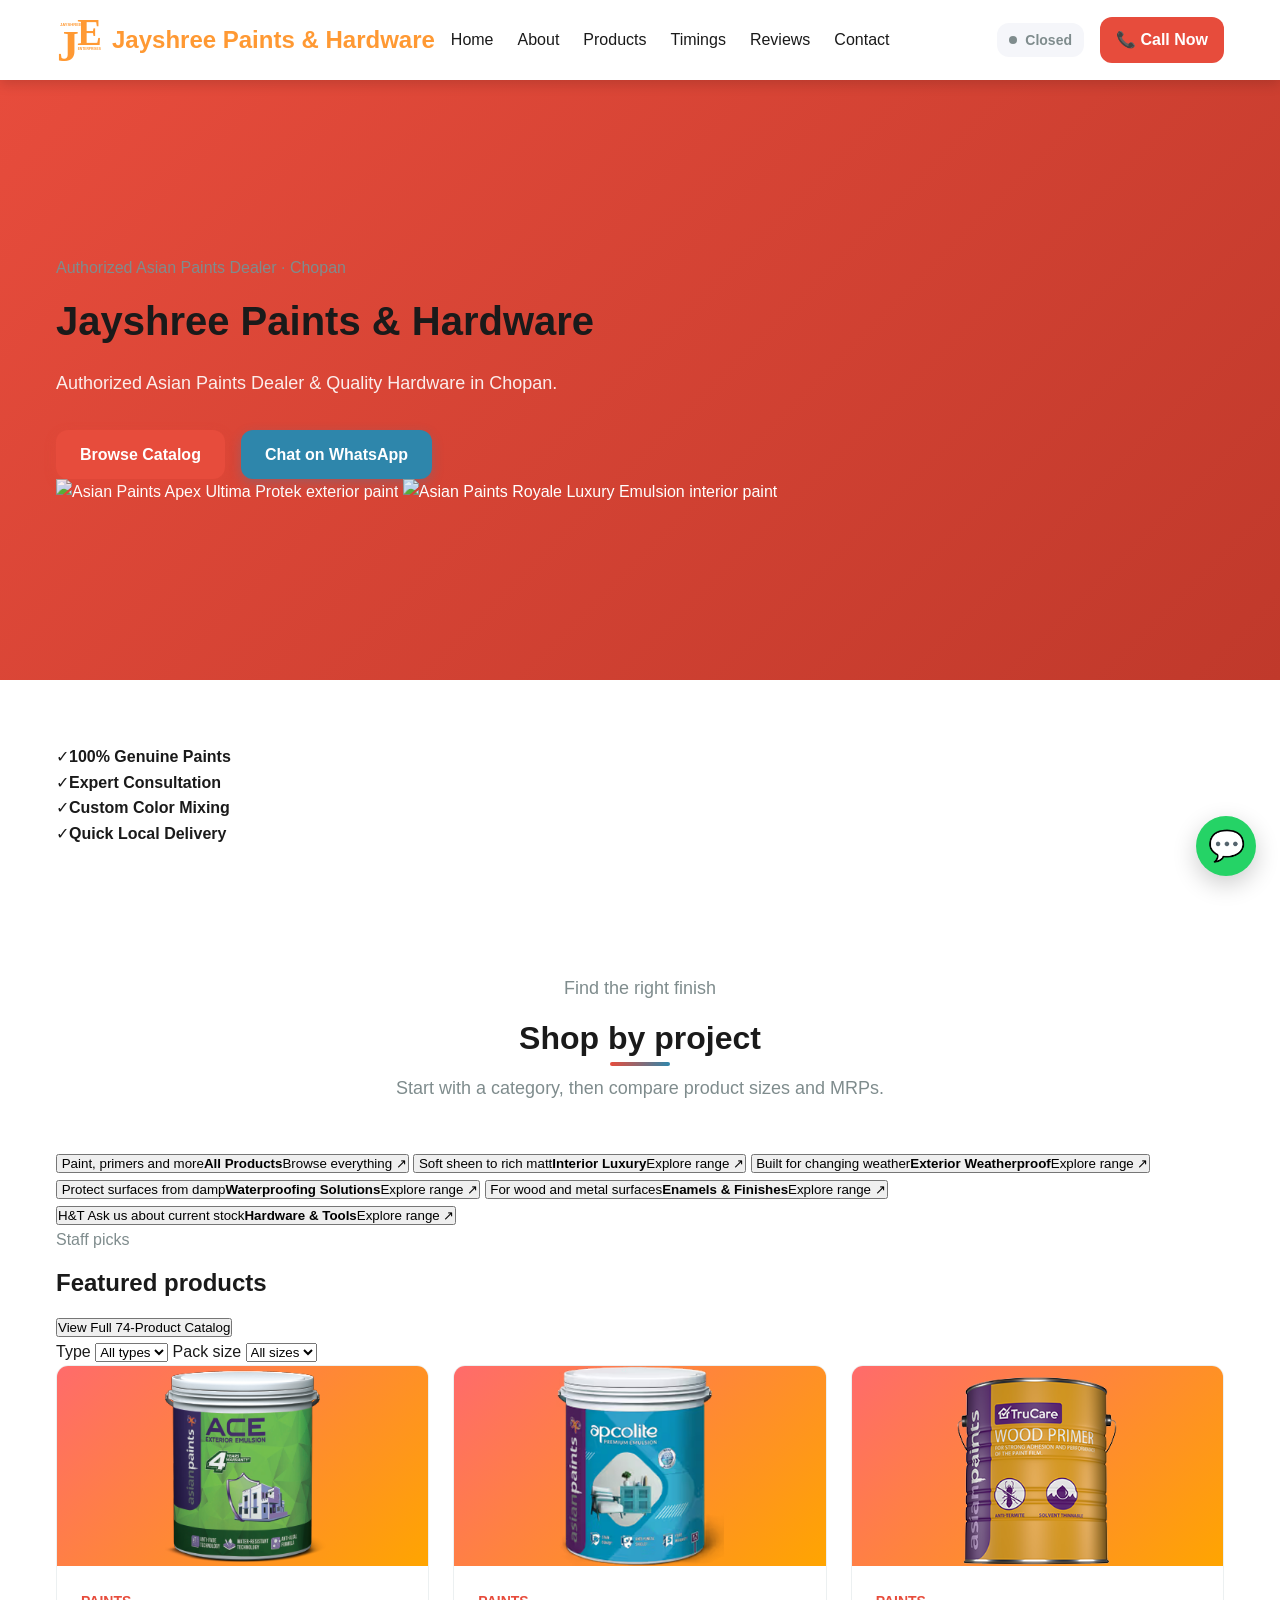
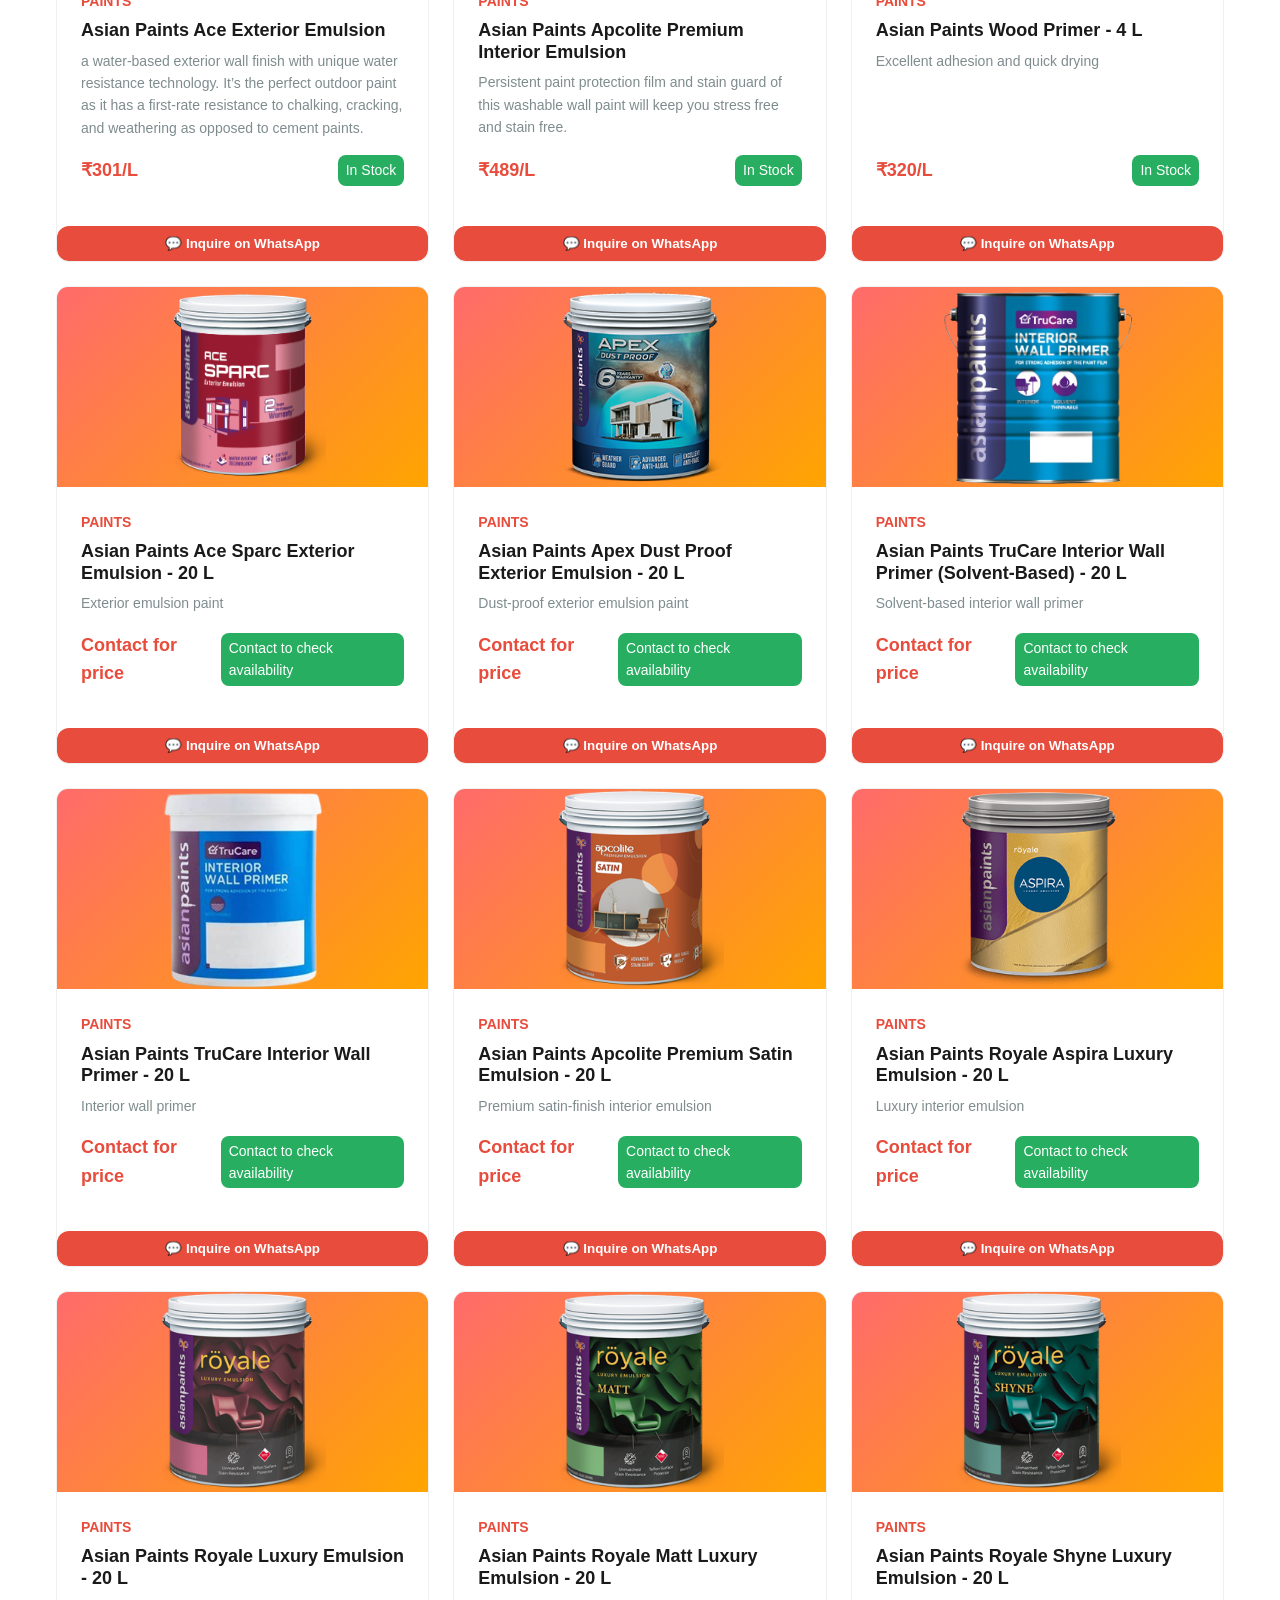
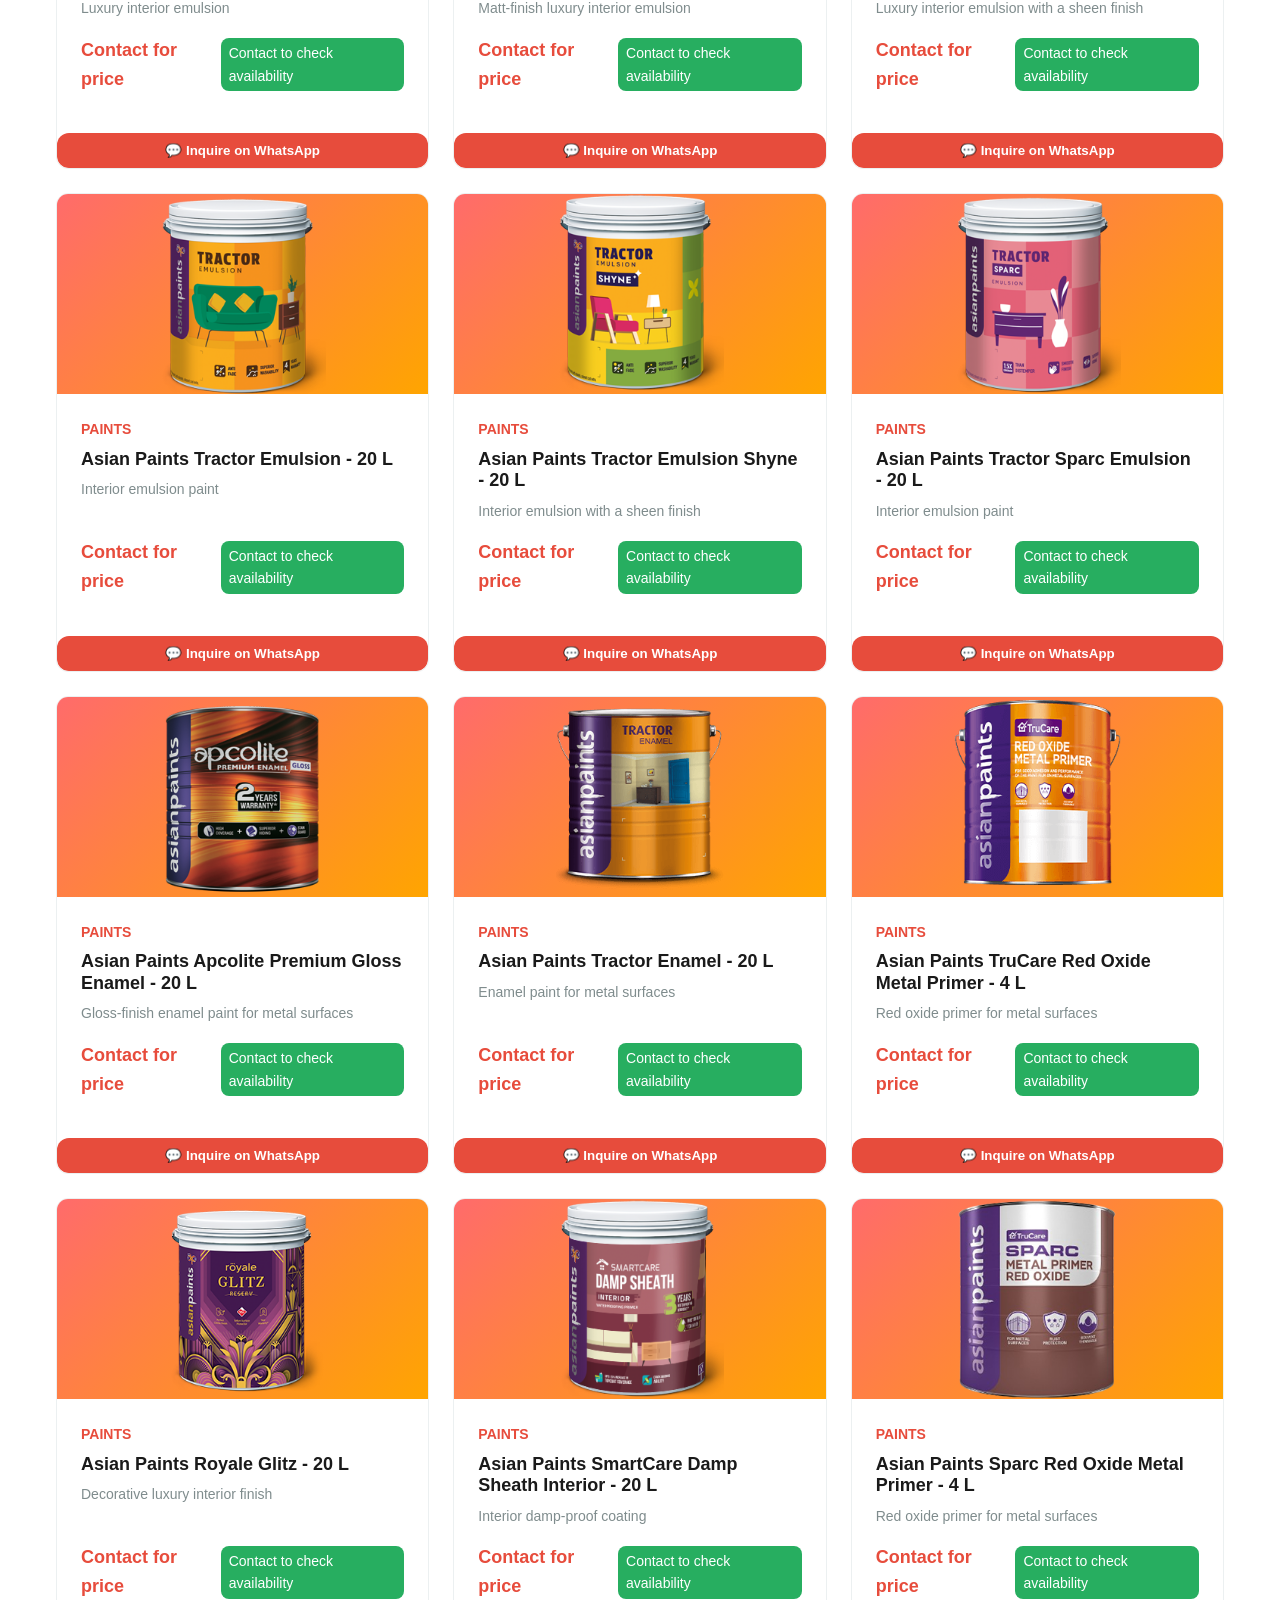
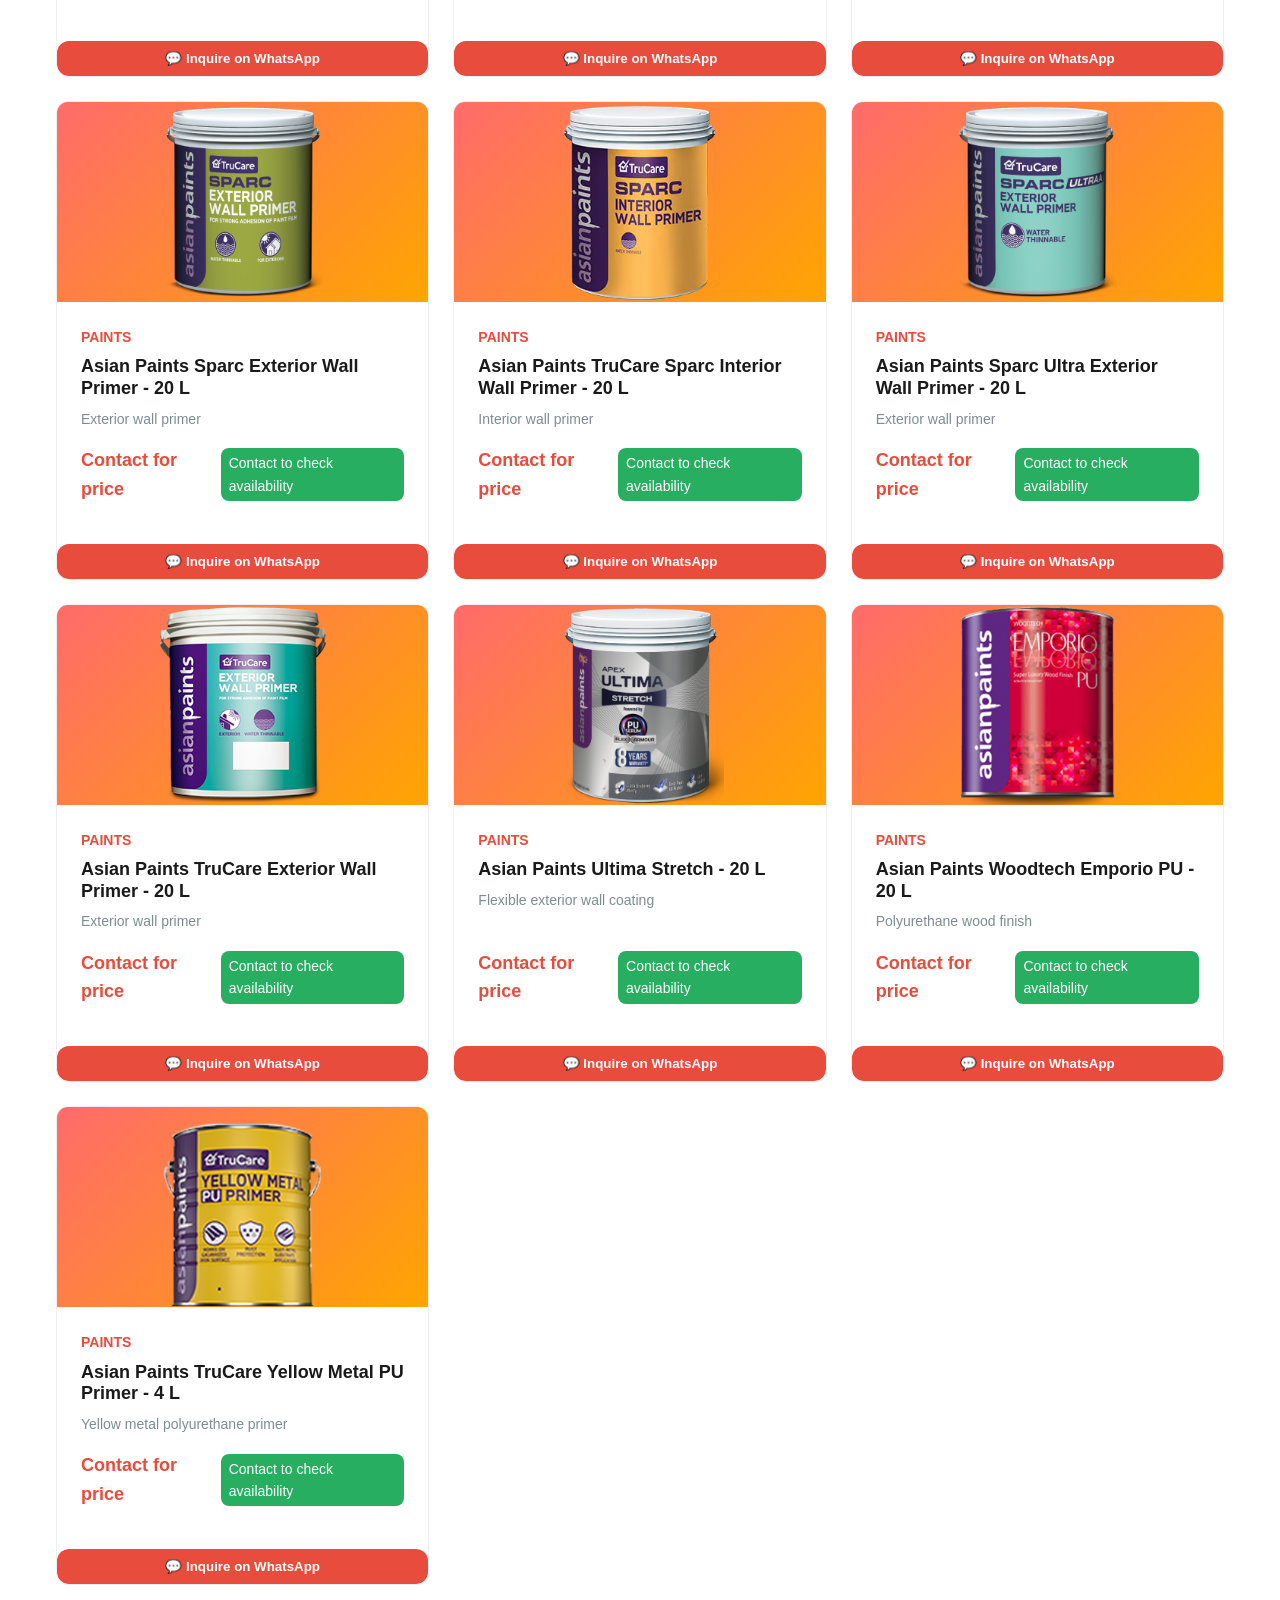
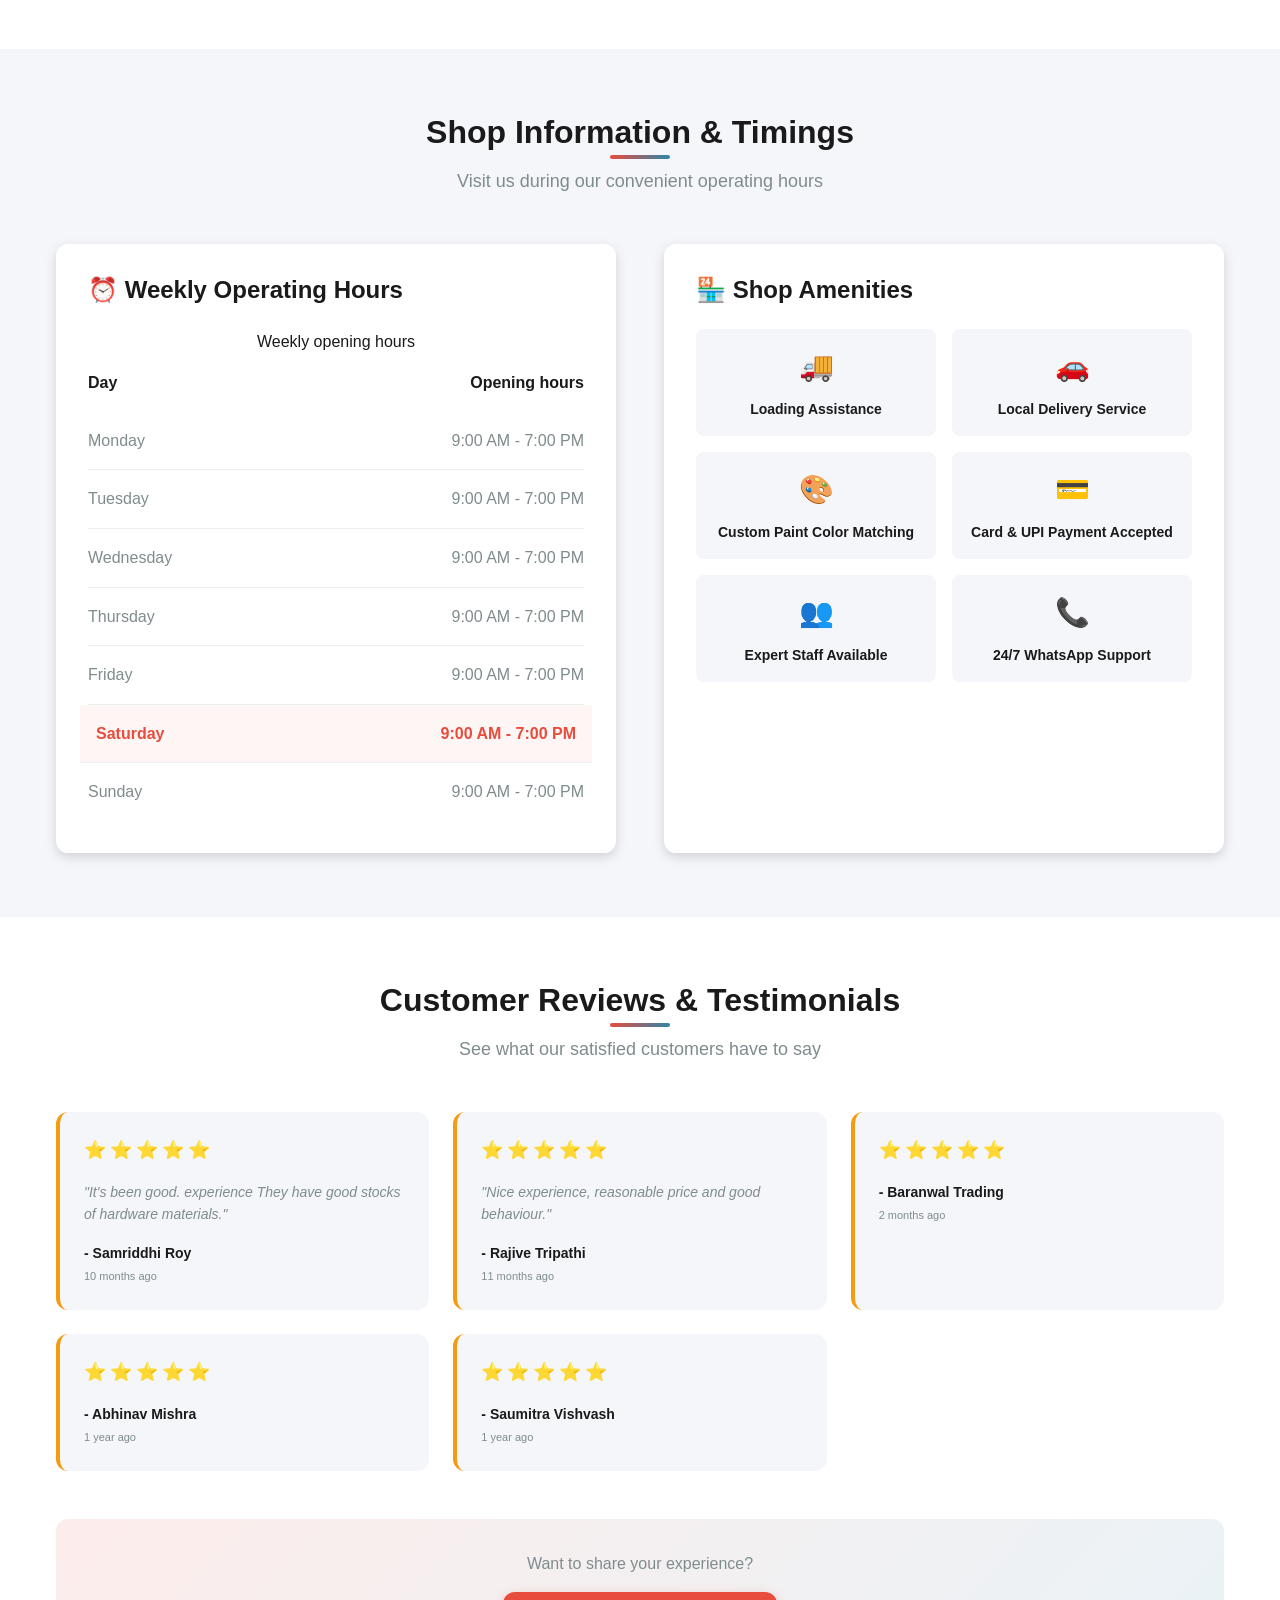
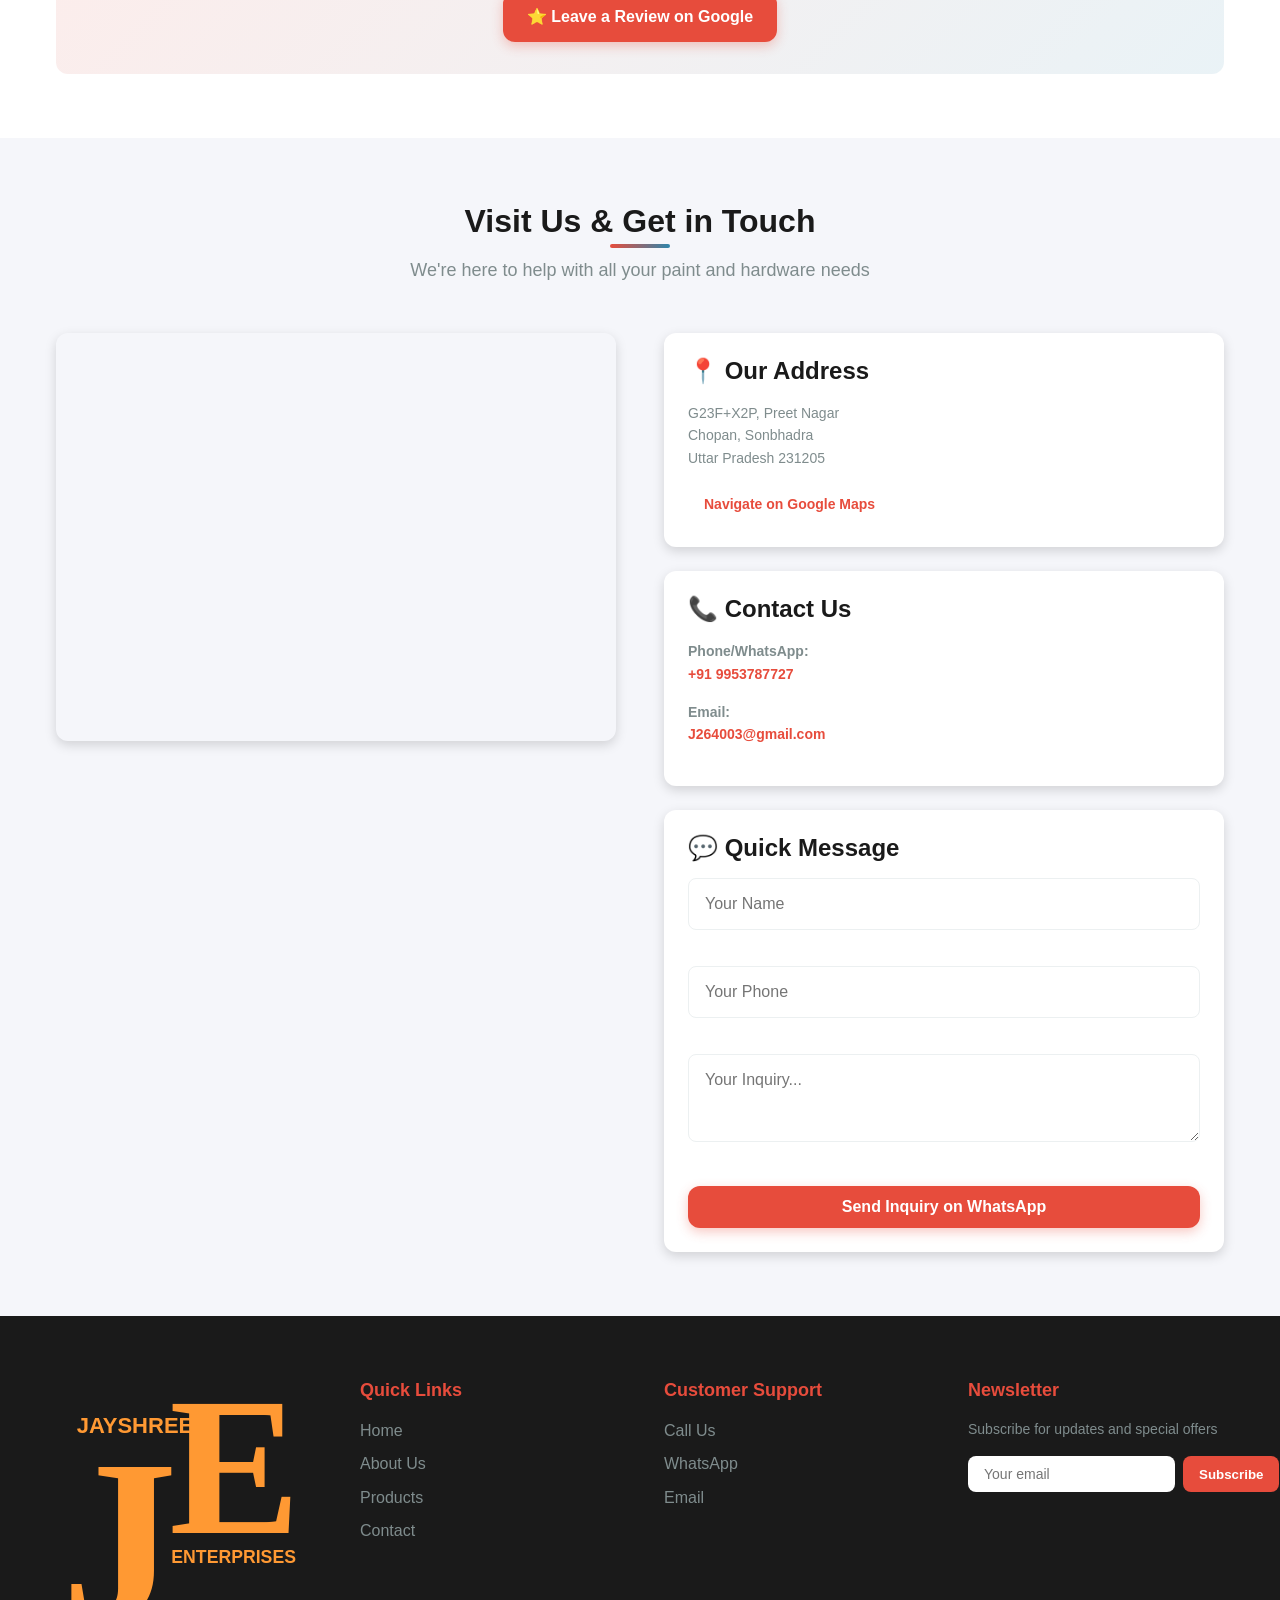
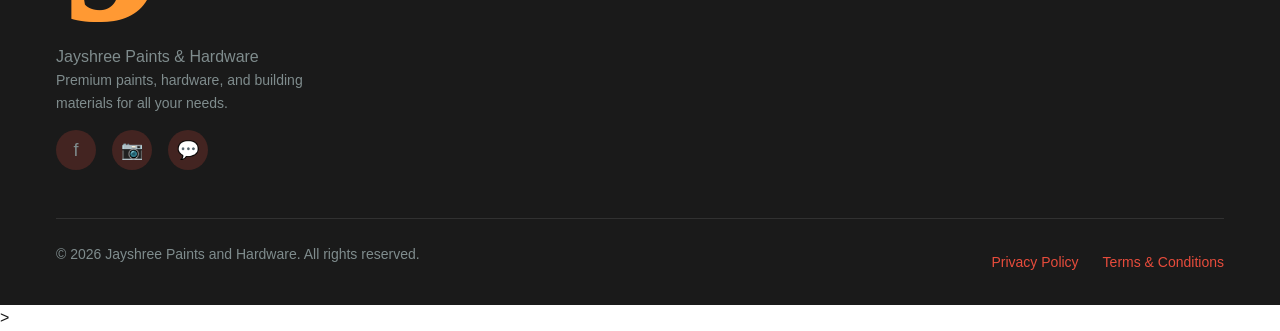
==== commit 81324e3c: "Update index.html" ====
--- a/index.html
+++ b/index.html
@@ -19,11 +19,11 @@
     <nav class="navbar" id="navbar">
         <div class="navbar-container">
             <div class="navbar-logo">
-                <img src="assets/images/jayshree-enterprises-logo.svg" alt="Jayshree Enterprises logo">
-                <span class="logo-text">Jayshree Enterprises</span>
-            </div>
-
-            <button class="mobile-menu-btn" id="mobileMenuBtn">
+                <img src="assets/images/jayshree-enterprises-logo.svg" alt="Jayshree Enterprises brand logo">
+                <span class="logo-text">Jayshree Paints &amp; Hardware</span>
+            </div>
+
+            <button class="mobile-menu-btn" id="mobileMenuBtn" type="button" aria-label="Toggle navigation menu" aria-controls="navMenu">
                 <span></span>
                 <span></span>
                 <span></span>
@@ -50,80 +50,31 @@
 
     <!-- ============== HERO SECTION ============== -->
     <section id="home" class="hero">
-        <div class="hero-overlay"></div>
-        <div class="hero-content">
-            <h1 class="hero-title">Transform Your Space with Premium Paint & Hardware Solutions</h1>
-            <p class="hero-subtitle">100% Genuine Products | Expert Advice | Custom Color Matching | Local Delivery Available</p>
-            <div class="hero-cta">
-                <a href="#products" class="btn btn-primary">Browse Our Catalog</a>
-                <a href="https://www.google.com/maps/dir/?api=1&amp;destination=24.5048918%2C83.0225883" target="_blank" class="btn btn-secondary">📍 Get Directions</a>
-            </div>
-        </div>
-        <div class="hero-image-placeholder">
-            <div class="image-stack">
-                <div class="image-item" style="background: linear-gradient(135deg, #FF6B6B, #FFA500);"></div>
-                <div class="image-item" style="background: linear-gradient(135deg, #4ECDC4, #44A3C2);"></div>
-                <div class="image-item" style="background: linear-gradient(135deg, #FFD93D, #6BCB77);"></div>
-            </div>
-        </div>
-    </section>
-
-    <!-- ============== ABOUT US SECTION ============== -->
-    <section id="about" class="about">
-        <div class="container">
-            <div class="section-header">
-                <h2>About Jayshree Paints & Hardware</h2>
-                <p>Your trusted partner for quality and reliability</p>
-            </div>
-
-            <div class="about-grid">
-                <div class="about-content">
-                    <h3>Our Story</h3>
-                    <p>Established in January 2025 in Preetnagar, Chopan, Jayshree Enterprises is dedicated to supplying genuine, high-quality paints, waterproofing solutions, and professional finishing tools to homeowners, contractors, and local painters across Sonbhadra.</p>
-                    <p>As an authorized dealer of Asian Paints and leading construction consumables, we provide transparent pricing, direct contractor support, and specialized tools—from precision writing brushes to heavy-duty surface preparation equipment.</p>
-                    
-                    <div class="trust-markers">
-                        <div class="trust-item">
-                            <span class="icon">✓</span>
-                            <h4>100% Genuine Products</h4>
-                            <p>Only authentic brands and verified suppliers</p>
-                        </div>
-                        <div class="trust-item">
-                            <span class="icon">✓</span>
-                            <h4>Expert Consultation</h4>
-                            <p>Professional advice from experienced staff</p>
-                        </div>
-                        <div class="trust-item">
-                            <span class="icon">✓</span>
-                            <h4>Fast Local Delivery</h4>
-                            <p>Same-day delivery service available</p>
-                        </div>
-                        <div class="trust-item">
-                            <span class="icon">✓</span>
-                            <h4>Custom Color Matching</h4>
-                            <p>Professional color consultation and matching</p>
-                        </div>
-                    </div>
-                </div>
-
-                <div class="about-stats">
-                    <div class="stat-card">
-                        <h4>100% Genuine</h4>
-                    </div>
-                    <div class="stat-card">
-                        <h4>500+</h4>
-                        <p>Happy Customers</p>
-                    </div>
-                    <div class="stat-card">
-                        <h4>250+</h4>
-                        <p>Product Variants</p>
-                    </div>
-                    <div class="stat-card">
-                        <h4>Fast</h4>
-                        <p>WhatsApp Support</p>
-                    </div>
-                </div>
-            </div>
+        <div class="container hero-layout">
+            <div class="hero-content">
+                <p class="hero-eyebrow">Authorized Asian Paints Dealer · Chopan</p>
+                <h1 class="hero-title">Jayshree Paints &amp; Hardware</h1>
+                <p class="hero-subtitle">Authorized Asian Paints Dealer &amp; Quality Hardware in Chopan.</p>
+                <div class="hero-cta">
+                    <a href="#products" class="btn btn-primary">Browse Catalog</a>
+                    <a href="https://api.whatsapp.com/send?phone=919953787727&amp;text=Hi%20Jayshree%20Paints!%20I%20have%20a%20product%20inquiry." target="_blank" rel="noopener noreferrer" class="btn btn-secondary">Chat on WhatsApp</a>
+                </div>
+            </div>
+            <div class="hero-visual" aria-label="Popular Asian Paints products">
+                <div class="hero-visual-panel"></div>
+                <img class="hero-product hero-product-back" src="assets/images/asian-paints-apex-ultima-protek.png" alt="Asian Paints Apex Ultima Protek exterior paint">
+                <img class="hero-product hero-product-front" src="assets/images/asian-paints-royale-luxury-emulsion.png" alt="Asian Paints Royale Luxury Emulsion interior paint">
+            </div>
+        </div>
+    </section>
+
+    <!-- ============== TRUST & SERVICE STRIP ============== -->
+    <section id="about" class="trust-strip" aria-label="Shop benefits">
+        <div class="container trust-strip-inner">
+            <div class="trust-badge"><span aria-hidden="true">✓</span><strong>100% Genuine Paints</strong></div>
+            <div class="trust-badge"><span aria-hidden="true">✓</span><strong>Expert Consultation</strong></div>
+            <div class="trust-badge"><span aria-hidden="true">✓</span><strong>Custom Color Mixing</strong></div>
+            <div class="trust-badge"><span aria-hidden="true">✓</span><strong>Quick Local Delivery</strong></div>
         </div>
     </section>
 
@@ -131,20 +82,67 @@
     <section id="products" class="products">
         <div class="container">
             <div class="section-header">
-                <h2>Our Products & Services</h2>
-                <p>Explore our comprehensive range of premium quality items</p>
-            </div>
-
-            <div class="filter-buttons">
-                <button class="filter-btn active" data-filter="all">All Products</button>
-                <button class="filter-btn" data-filter="paints">Paints</button>
-                <button class="filter-btn" data-filter="hardware">Hardware</button>
-                <button class="filter-btn" data-filter="materials">Building Materials</button>
-                <button class="filter-btn" data-filter="tools">Tools & Accessories</button>
+                <p class="section-eyebrow">Find the right finish</p>
+                <h2>Shop by project</h2>
+                <p>Start with a category, then compare product sizes and MRPs.</p>
+            </div>
+
+            <div class="category-grid" aria-label="Product categories">
+                <button class="category-card category-card-all active" type="button" data-product-group="all" aria-pressed="true">
+                    <span class="category-visual category-visual-all"><img src="assets/images/asian-paints-ace-exterior-emulsion.png" alt="" loading="lazy"></span>
+                    <span class="category-card-copy"><span class="category-kicker">Paint, primers and more</span><strong>All Products</strong><span class="category-link">Browse everything <span aria-hidden="true">↗</span></span></span>
+                </button>
+                <button class="category-card" type="button" data-product-group="interior-luxury" aria-pressed="false">
+                    <span class="category-visual"><img src="assets/images/asian-paints-royale-luxury-emulsion.png" alt="" loading="lazy"></span>
+                    <span class="category-card-copy"><span class="category-kicker">Soft sheen to rich matt</span><strong>Interior Luxury</strong><span class="category-link">Explore range <span aria-hidden="true">↗</span></span></span>
+                </button>
+                <button class="category-card" type="button" data-product-group="exterior-weatherproof" aria-pressed="false">
+                    <span class="category-visual category-visual-terracotta"><img src="assets/images/asian-paints-apex-ultima-protek.png" alt="" loading="lazy"></span>
+                    <span class="category-card-copy"><span class="category-kicker">Built for changing weather</span><strong>Exterior Weatherproof</strong><span class="category-link">Explore range <span aria-hidden="true">↗</span></span></span>
+                </button>
+                <button class="category-card" type="button" data-product-group="waterproofing" aria-pressed="false">
+                    <span class="category-visual category-visual-teal"><img src="assets/images/asian-paints-smartcare-damp-sheath-interior.png" alt="" loading="lazy"></span>
+                    <span class="category-card-copy"><span class="category-kicker">Protect surfaces from damp</span><strong>Waterproofing Solutions</strong><span class="category-link">Explore range <span aria-hidden="true">↗</span></span></span>
+                </button>
+                <button class="category-card" type="button" data-product-group="enamels-finishes" aria-pressed="false">
+                    <span class="category-visual category-visual-gold"><img src="assets/images/asian-paints-apcolite-premium-gloss-enamel.png" alt="" loading="lazy"></span>
+                    <span class="category-card-copy"><span class="category-kicker">For wood and metal surfaces</span><strong>Enamels &amp; Finishes</strong><span class="category-link">Explore range <span aria-hidden="true">↗</span></span></span>
+                </button>
+                <button class="category-card category-card-tools" type="button" data-product-group="hardware-tools" aria-pressed="false">
+                    <span class="category-visual category-visual-tools" aria-hidden="true"><span>H&amp;T</span></span>
+                    <span class="category-card-copy"><span class="category-kicker">Ask us about current stock</span><strong>Hardware &amp; Tools</strong><span class="category-link">Explore range <span aria-hidden="true">↗</span></span></span>
+                </button>
+            </div>
+
+            <div class="catalog-toolbar" id="catalogResults">
+                <div class="catalog-heading">
+                    <p class="section-eyebrow" id="catalogEyebrow">Staff picks</p>
+                    <h3 id="catalogTitle">Featured products</h3>
+                </div>
+                <button class="catalog-toggle" type="button" id="catalogToggle" aria-expanded="false">View Full 74-Product Catalog</button>
+            </div>
+
+            <div class="product-filters" aria-label="Refine product list">
+                <label for="productSubcategoryFilter">Type</label>
+                <select id="productSubcategoryFilter">
+                    <option value="all">All types</option>
+                </select>
+                <label for="packSizeFilter">Pack size</label>
+                <select id="packSizeFilter">
+                    <option value="all">All sizes</option>
+                    <option value="1 L">1 L</option>
+                    <option value="4 L">4 L</option>
+                    <option value="10 L">10 L</option>
+                    <option value="20 L">20 L</option>
+                </select>
             </div>
 
             <div class="products-grid" id="productsGrid">
                 <!-- Products will be rendered by JavaScript -->
+            </div>
+            <div class="catalog-empty" id="catalogEmpty" hidden>
+                <p>We’re updating this range online. Contact the shop for current hardware and tool availability.</p>
+                <a class="btn btn-primary" href="https://api.whatsapp.com/send?phone=919953787727&amp;text=Hi%20Jayshree%20Paints!%20Please%20share%20your%20hardware%20and%20tools%20availability." target="_blank" rel="noopener noreferrer">Ask on WhatsApp</a>
             </div>
         </div>
     </section>
@@ -161,6 +159,13 @@
                 <div class="timings-card">
                     <h3>⏰ Weekly Operating Hours</h3>
                     <table class="hours-table">
+                        <caption class="visually-hidden">Weekly opening hours</caption>
+                        <thead>
+                            <tr>
+                                <th scope="col">Day</th>
+                                <th scope="col">Opening hours</th>
+                            </tr>
+                        </thead>
                         <tbody>
                             <tr>
                                 <td>Monday</td>
@@ -307,10 +312,13 @@
         <div class="container">
             <div class="footer-content">
                 <div class="footer-section">
-                    <h4>Jayshree Paints & Hardware</h4>
+                    <a class="footer-brand" href="#home" aria-label="Jayshree Paints & Hardware home">
+                        <img src="assets/images/jayshree-enterprises-logo.svg" alt="">
+                        <span>Jayshree Paints &amp; Hardware</span>
+                    </a>
                     <p>Premium paints, hardware, and building materials for all your needs.</p>
                     <div class="social-links">
-                        <a href="https://www.facebook.com/profile.php?id=61594986606120" target="_blank" title="Facebook">f</a>
+                        <a href="https://www.facebook.com/jayshreepaints" target="_blank" title="Facebook">f</a>
                         <a href="https://www.instagram.com/jayshreepaints" target="_blank" title="Instagram">📷</a>
                         <a href="https://api.whatsapp.com/send?phone=919953787727" target="_blank" title="WhatsApp">💬</a>
                     </div>
@@ -331,7 +339,7 @@
                     <ul>
                         <li><a href="tel:+919953787727">Call Us</a></li>
                         <li><a href="https://api.whatsapp.com/send?phone=919953787727" target="_blank">WhatsApp</a></li>
-                        <li><a href="mailto:je264003@gmail.com">Email</a></li>
+                        <li><a href="mailto:J264003@gmail.com">Email</a></li>
                     </ul>
                 </div>
 
@@ -364,3 +372,4 @@
     <script src="assets/js/script.js"></script>
 </body>
 </html>
+>
